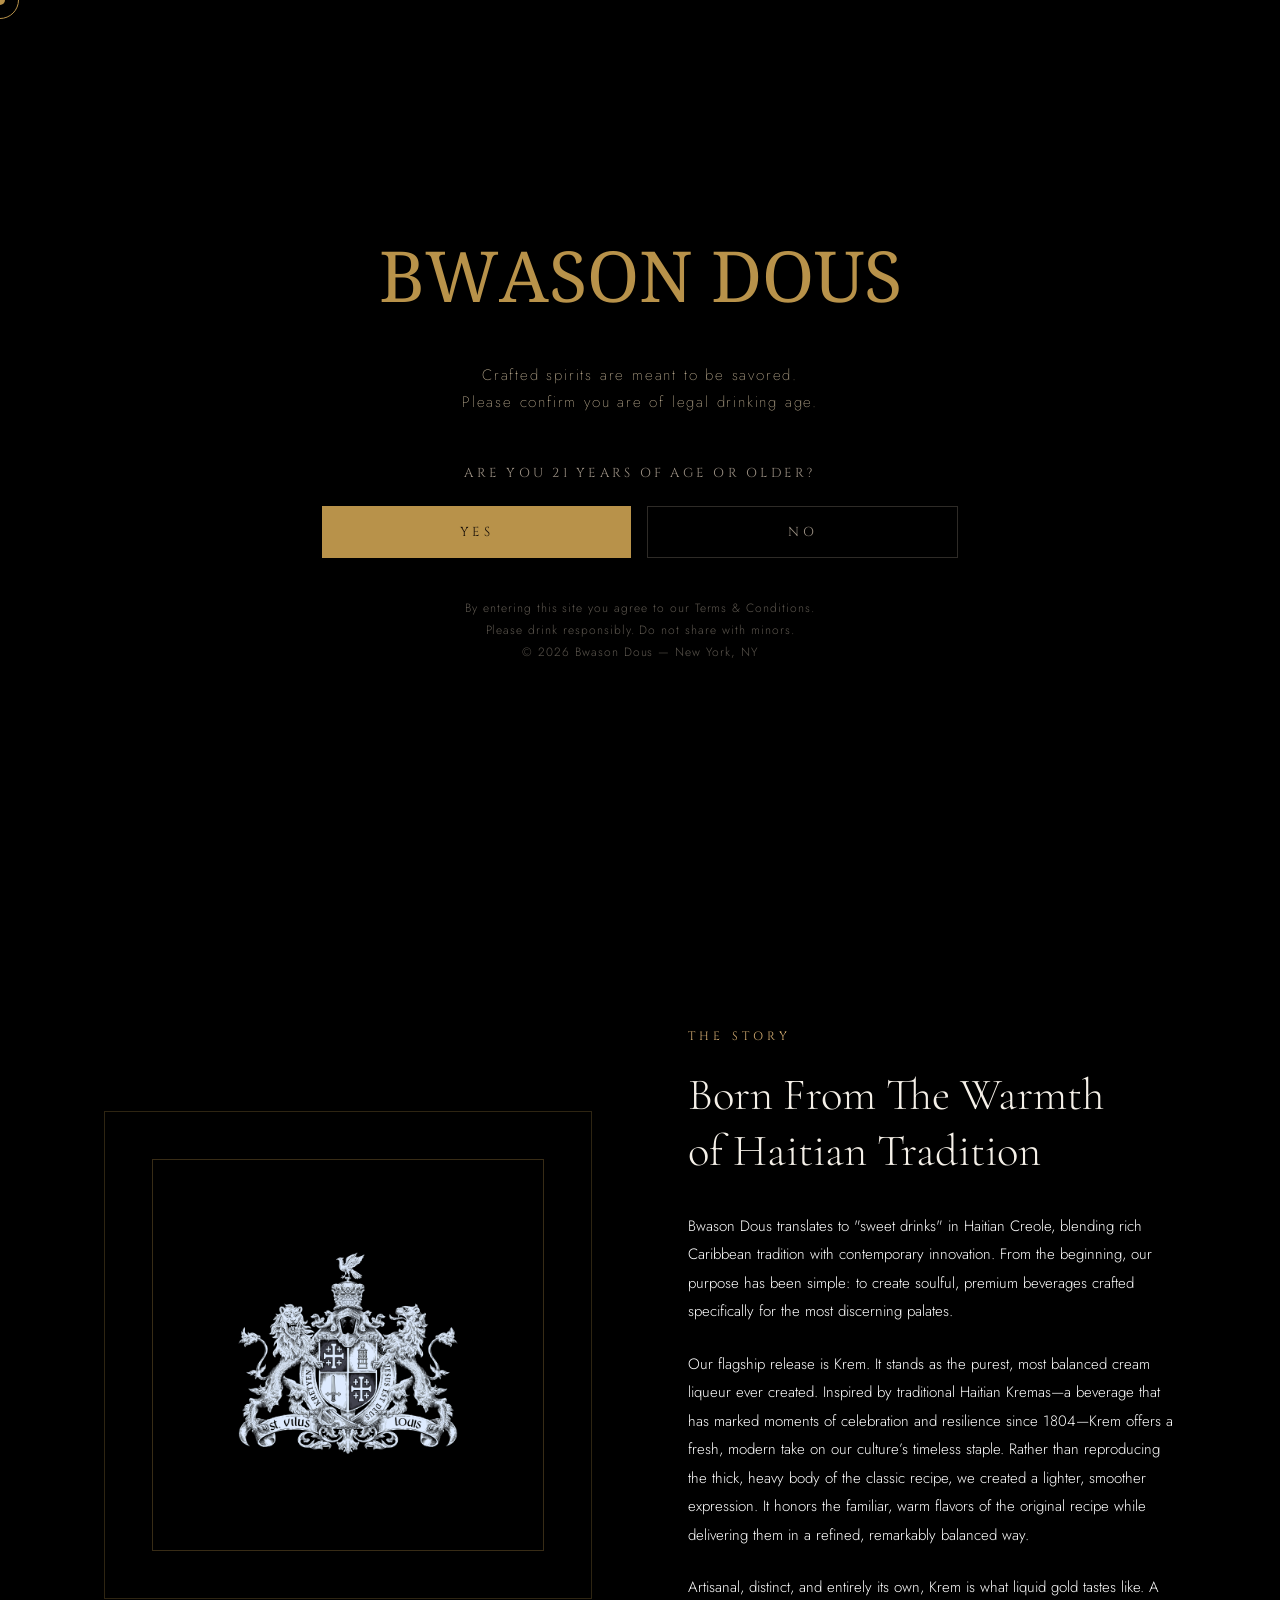
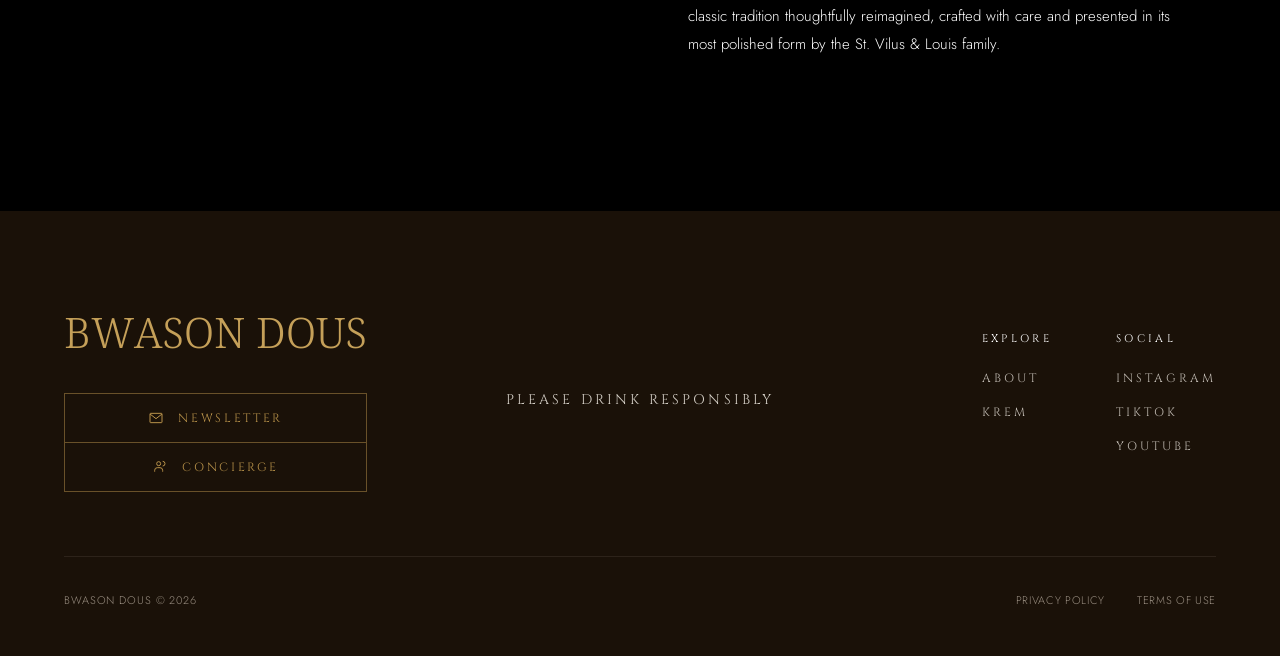
==== index.html @ d183906b "Remove hero-eyebrow paragraph from index.html" ====
<!DOCTYPE html>
<html lang="en">
<head>
    <meta charset="UTF-8">
    <meta name="viewport" content="width=device-width, initial-scale=1.0">
    <link rel="icon" type="image/png" href="/favicon.png">
    <title>Bwason Dous</title>
    <meta name="description" content="This is what liquid gold tastes like. Introducing Krem by Bwason Dous—a refined, modern spirit inspired by traditional Haitian Kremas.">

    <!-- SEO -->
    <meta name="keywords" content="Haitian Kremas, Krem, Premium Spirits, The Best Cream Liqueur, Haitian Spirits, Caribbean Spirits, Bwason Dous, Bwason, Dous, Premium Rum, Haitian Liqueur, Liquid Gold, Cream Liqueur">
    <meta name="author" content="Bwason Dous">
    <meta name="robots" content="index, follow">
    <link rel="canonical" href="https://bwasondous.com/">

    <!-- Open Graph -->
    <meta property="og:title" content="Bwason Dous">
    <meta property="og:description" content="Premium Haitian Krem crafted for the most discerning palates.">
    <meta property="og:image" content="https://bwasondous.com/images/crest.png">
    <meta property="og:url" content="https://bwasondous.com">
    <meta property="og:type" content="website">

    <!-- Twitter/X Card -->
    <meta name="twitter:card" content="summary_large_image">
    <meta name="twitter:title" content="Bwason Dous">
    <meta name="twitter:description" content="Premium Haitian Krem crafted for the most discerning palates.">
    <meta name="twitter:image" content="https://bwasondous.com/images/crest.png">

    <link rel="preconnect" href="https://fonts.googleapis.com">
    <link rel="preconnect" href="https://fonts.gstatic.com" crossorigin>
    <link href="https://fonts.googleapis.com/css2?family=Cormorant+Garamond:ital,wght@0,300;0,400;0,500;1,300;1,400&family=Cinzel:wght@400;500&family=Jost:wght@200;300;400&family=Noto+Serif+Ethiopic:wght@400;500;600&display=swap" rel="stylesheet">
    <link rel="stylesheet" href="style.css">
</head>
<body>

<div id="cursor"></div>
<div id="cursorRing"></div>

<div id="age-gate" role="dialog" aria-modal="true" aria-label="Age verification">
  <div class="age-gate-inner">
    <h1 class="age-gate-title">Bwason Dous</h1>
    <p class="age-gate-subtitle">
      Crafted spirits are meant to be savored.<br>
      Please confirm you are of legal drinking age.
    </p>

    <p class="age-gate-question">Are you 21 years of age or older?</p>

    <div class="age-gate-buttons">
      <button class="btn-age btn-age-yes" onclick="enterSite()">Yes</button>
      <button class="btn-age btn-age-no" onclick="denyEntry()">No</button>
    </div>

    <p id="age-denied">We're sorry — you must be 21 or older to visit this site.</p>

    <p class="age-gate-legal">
      By entering this site you agree to our Terms & Conditions.<br>
      Please drink responsibly. Do not share with minors.<br>
      © 2026 Bwason Dous — New York, NY
    </p>
  </div>
</div>

<nav id="main-nav" class="scrolled">
  <button class="mobile-menu-toggle" aria-label="Toggle navigation" onclick="toggleMobileMenu()">
    <span></span>
    <span></span>
    <span></span>
  </button>

  <ul class="nav-links">
    <li><a href="/#intro">About</a></li>
    <li><a href="/krem">Krem</a></li>
  </ul>

  <a href="/" class="nav-logo desktop-logo-only">
    <img src="images/bwason-dous-logo.png" alt="Bwason Dous Logo">
  </a>

  <a href="/" class="nav-logo mobile-logo-only">
    <img src="images/bwason-dous-logo.png" alt="Bwason Dous Logo Mobile">
  </a>

  <a href="/store-locator" class="nav-reserve">Store Locator</a>

  <div class="mobile-menu-drawer" id="mobileDrawer">
    <ul class="mobile-nav-links">
      <li><a href="/" onclick="toggleMobileMenu()">Home</a></li>
      <li><a href="/krem" onclick="toggleMobileMenu()">Krem</a></li>
    </ul>
  </div>
</nav>

<section id="hero">
  <div class="hero-image-focus">
    <img src="images/bwason-dous-image-01.png" alt="a man holding krem">
  </div>
  
  <div class="hero-overlay"></div>

  <div class="hero-content">
    <h1 class="hero-title">
      The Spirit of Distinction
    </h1>
    <br>
    <p class="hero-tagline">Krem — Arriving This Winter</p>
  </div>
</section>

<section id="intro">
  <div class="intro-inner">
    <div class="intro-image-wrap reveal">
      <div class="intro-accent-line"></div>
      <img src="images/crest.png" alt="Bwason Dous Crest" class="intro-featured-image">
    </div>

    <div class="reveal" style="transition-delay: 0.15s;">
      <p class="intro-eyebrow">The Story</p>
      <h2 class="intro-heading">
        Born From The Warmth<br>
        of Haitian Tradition
      </h2>
      <p class="intro-body">
        Bwason Dous translates to "sweet drinks" in Haitian Creole, blending rich Caribbean tradition with contemporary innovation. From the beginning, our purpose has been simple: to create soulful, premium beverages crafted specifically for the most discerning palates.
      </p>
      <p class="intro-body">
        Our flagship release is Krem. It stands as the purest, most balanced cream liqueur ever created. Inspired by traditional Haitian Kremas—a beverage that has marked moments of celebration and resilience since 1804—Krem offers a fresh, modern take on our culture’s timeless staple. Rather than reproducing the thick, heavy body of the classic recipe, we created a lighter, smoother expression. It honors the familiar, warm flavors of the original recipe while delivering them in a refined, remarkably balanced way.
      </p>
        <p class="intro-body">
        Artisanal, distinct, and entirely its own, Krem is what liquid gold tastes like. A classic tradition thoughtfully reimagined, crafted with care and presented in its most polished form by the St. Vilus & Louis family.
      </p>
    </div>
  </div>
</section>

<footer>
  <div class="footer-inner">

    <div class="footer-top">

      <div class="footer-brand">
        <div class="logo desktop-footer-logo">
          Bwason Dous
        </div>

        <div class="footer-action-group">
          <a href="/newsletter" class="footer-action-btn">
            <svg viewBox="0 0 24 24" fill="none" stroke="currentColor" stroke-width="1.5">
              <rect x="3" y="5" width="18" height="14" rx="1"></rect>
              <path d="M3 6l9 7 9-7"></path>
            </svg>
            Newsletter
          </a>
          <a href="/concierge" class="footer-action-btn">
            <svg viewBox="0 0 24 24" fill="none" stroke="currentColor" stroke-width="1.5">
              <path d="M4 19v-2a4 4 0 0 1 4-4h4a4 4 0 0 1 4 4v2"></path>
              <circle cx="10" cy="7" r="3"></circle>
              <path d="M16 3.5a3 3 0 0 1 0 7"></path>
            </svg>
            Concierge
          </a>
        </div>
      </div>

      <div class="footer-nav-columns">
        <a href="/store-locator" class="footer-mobile-link">Store Locator</a>
        <div class="footer-nav-col">
          <button type="button" class="footer-col-title" onclick="toggleFooterCol(this)" aria-expanded="false">
            Explore
            <svg class="footer-col-chevron" viewBox="0 0 24 24" fill="none" stroke="currentColor" stroke-width="1.5">
              <path d="M6 9l6 6 6-6"></path>
            </svg>
          </button>
          <ul class="footer-links">
            <li><a href="/#intro">About</a></li>
            <li><a href="/krem">Krem</a></li>
          </ul>
        </div>
        <div class="footer-nav-col">
          <button type="button" class="footer-col-title" onclick="toggleFooterCol(this)" aria-expanded="false">
            Social
            <svg class="footer-col-chevron" viewBox="0 0 24 24" fill="none" stroke="currentColor" stroke-width="1.5">
              <path d="M6 9l6 6 6-6"></path>
            </svg>
          </button>
          <ul class="footer-links">
            <li><a href="https://instagram.com/bwasondous" target="_blank" rel="noopener">Instagram</a></li>
            <li><a href="https://www.tiktok.com/@bwasondous" target="_blank" rel="noopener">TikTok</a></li>
            <li><a href="https://www.youtube.com/@bwasondous" target="_blank" rel="noopener">YouTube</a></li>
          </ul>
        </div>
      </div>

      <p class="footer-drink-responsibly">Please Drink Responsibly</p>

    </div>

    <div class="footer-bottom-strip">
      <p class="footer-copyright">Bwason Dous © 2026</p>
      <div class="footer-legal-links">
        <a href="/privacy-policy">Privacy Policy</a>
        <a href="/terms-of-use">Terms of Use</a>
      </div>
    </div>

  </div>
</footer>

<script src="script.js"></script>
</body>
</html>
---- style.css ----
*, *::before, *::after { box-sizing: border-box; margin: 0; padding: 0; }

:root {
  --cream: #F5F0E8;
  --cream-dark: #EDE6D6;
  --espresso: #1A1108;
  --mahogany: #5C2E0E;
  --gold: #B8924A;
  --gold-light: #D4AD72;
  --sand: #C9B89A;
  --warm-gray: #9A8F82;
  --deep-red: #7A1E1E;
  --font-display: 'Cinzel', serif;
  --font-serif: 'Cormorant Garamond', serif;
  --font-body: 'Jost', sans-serif;
  --font-script: 'Noto Serif Ethiopic', serif;
}

html { scroll-behavior: smooth; }

body {
  background: var(--espresso);
  color: var(--espresso);
  font-family: var(--font-body);
  font-weight: 300;
  overflow-x: hidden;
}

/* ── AGE GATE ── */
#age-gate {
  position: fixed;
  inset: 0;
  background: black;
  display: flex;
  align-items: center;
  justify-content: center;
  z-index: 9999;
  transition: opacity 0.8s ease, visibility 0.8s ease;
}
#age-gate.hidden { opacity: 0; visibility: hidden; pointer-events: none; }

.age-gate-inner {
  text-align: center;
  padding: 3rem 2rem;
  max-width: 520px;
  width: 100%;
}

.age-gate-ornament {
  width: 48px;
  height: 48px;
  margin: 0 auto 2rem;
  opacity: 0.7;
}

.age-gate-eyebrow {
  font-family: var(--font-display);
  font-size: 10px;
  letter-spacing: 0.3em;
  color: var(--gold);
  margin-bottom: 1.5rem;
  text-transform: uppercase;
}

/* Updated with Noto Serif Ethiopic */
.age-gate-title {
  font-family: var(--font-script);
  font-size: clamp(3.5rem, 8vw, 5rem);
  font-weight: 400;
  color: var(--gold);
  line-height: 1.1;
  margin-bottom: 3rem;
  text-transform: uppercase;
}

.age-gate-subtitle {
  font-family: var(--font-body);
  font-size: 15px;
  font-weight: 200;
  letter-spacing: 0.12em;
  color: var(--sand);
  margin-bottom: 3rem;
  line-height: 1.8;
}

.age-gate-question {
  font-family: var(--font-display);
  font-size: 13px;
  letter-spacing: 0.25em;
  color: var(--warm-gray);
  margin-bottom: 1.5rem;
  text-transform: uppercase;
}

.age-gate-buttons {
  display: flex;
  gap: 1rem;
  justify-content: center;
  flex-wrap: nowrap;
}

.btn-age {
  font-family: var(--font-display);
  font-size: 13px;
  letter-spacing: 0.25em;
  text-transform: uppercase;
  white-space: nowrap;
  flex: 1;
  border: none;
  cursor: pointer;
  padding: 1rem 2.5rem;
  transition: all 0.3s ease;
}

.btn-age-yes {
  background: var(--gold);
  color: var(--espresso);
}
.btn-age-yes:hover { background: var(--gold-light); }

.btn-age-no {
  background: transparent;
  color: var(--warm-gray);
  border: 1px solid rgba(154,143,130,0.3);
}
.btn-age-no:hover { color: var(--cream); border-color: rgba(197,184,154,0.5); }

.age-gate-legal {
  margin-top: 2.5rem;
  font-size: 12px;
  color: rgba(154,143,130,0.6);
  letter-spacing: 0.08em;
  line-height: 1.8;
}

#age-denied {
  display: none;
  color: var(--deep-red);
  font-family: var(--font-serif);
  font-style: italic;
  font-size: 1rem;
  margin-top: 1.5rem;
}

/* ── NAV (Updated to CSS Grid for Centering) ── */
nav {
  position: fixed;
  top: 0;
  left: 0;
  right: 0;
  z-index: 1000; 
  
  /* 1. Change from flexbox to a perfectly balanced 3-column grid */
  display: grid;
  grid-template-columns: 1fr auto 1fr; 
  align-items: center;
  
  padding: 0 3rem;
  height: 120px; 
  
  background: linear-gradient(to bottom, 
    rgba(0, 0, 0, 0.9) 0%, 
    rgba(0, 0, 0, 0.4) 50%, 
    transparent 100%);
  
  transition: transform 0.3s ease;
}

/* You can keep or remove the .scrolled class. 
   If you want a blur effect only when moving, keep this: */
nav.scrolled {
  backdrop-filter: blur(8px);
  -webkit-backdrop-filter: blur(8px);
}

.nav-links {
  display: flex;
  gap: 2.5rem;
  list-style: none;
  justify-content: flex-start;
}

.nav-links a {
  font-family: var(--font-display);
  font-size: 14px;
  letter-spacing: 0.3em;
  text-transform: uppercase;
  color: rgba(245,240,232,0.8);
  text-decoration: none;
  transition: color 0.3s;
}
.nav-links a:hover { color: var(--gold); }

/* Forces the middle logo to sit at the exact mathematical center of the screen */
.nav-logo {
  display: flex;
  justify-content: center;
  align-items: center;
  text-decoration: none;
}

.nav-logo img {
  filter: brightness(0) invert(1) contrast(1.4);
}

/* Forces the right-side store-locator button to stick to the far right of its grid track */
.nav-reserve {
  justify-self: flex-end;
  font-family: var(--font-display);
  font-size: 14px;
  letter-spacing: 0.25em;
  text-transform: uppercase;
  color: var(--gold);
  text-decoration: none;
  background: transparent;
  border: 1px solid var(--gold);
  padding: 0.6rem 1.4rem;
  transition: all 0.3s;
}

.nav-reserve:hover {
  background: var(--gold);
  color: var(--espresso);
  border-color: var(--gold);
}

/* Krem page only — cream background makes the gold button hard to read,
   so this page gets a white-outline version instead */
.krem-page .nav-reserve {
  color: #FFFFFF;
  border-color: #FFFFFF;
}

.krem-page .nav-reserve:hover {
  background: #FFFFFF;
  color: #000000;
  border-color: #FFFFFF;
}

/* ── HERO ── */
#hero {
  height: 100vh;
  background: var(--espresso); /* Keep this solid */
  display: flex;
  flex-direction: column;
  align-items: center;
  justify-content: flex-end;
  padding-bottom: 8vh;
  position: relative;
  overflow: hidden;
}

.hero-bg {
  position: absolute;
  inset: 0;
  /* This creates the localized glows without making the whole page light */
  background: 
    radial-gradient(ellipse at 30% 60%, rgba(92,46,14,0.5) 0%, transparent 60%),
    radial-gradient(ellipse at 70% 40%, rgba(122,30,30,0.3) 0%, transparent 50%),
    var(--espresso); 
}

.hero-pattern {
  position: absolute;
  inset: 0;
  opacity: 0.04;
  background-image:
    repeating-linear-gradient(45deg, var(--gold) 0, var(--gold) 1px, transparent 0, transparent 50%);
  background-size: 40px 40px;
}

.hero-content {
  position: relative;
  text-align: center;
  z-index: 2;
}

.hero-eyebrow {
  font-family: var(--font-display);
  font-size: 15px;
  letter-spacing: 0.4em;
  color: var(--gold);
  text-transform: uppercase;
  margin-bottom: 2rem;
}

.hero-title {
  font-family: var(--font-serif);
  font-size: clamp(3rem, 8vw, 6.5rem);
  font-weight: 300;
  font-style: italic;
  color: var(--cream);
  line-height: 1.05;
  margin-bottom: 1.2rem;
  letter-spacing: 0.02em;
}

.hero-tagline {
  font-family: var(--font-display);
  font-size: 15px;
  letter-spacing: 0.35em;
  color: var(--sand);
  text-transform: uppercase;
  margin-bottom: 3rem;
}

.hero-divider {
  position: absolute;
  bottom: -1px; /* Fastens tightly to prevent any underlying micro-gaps */
  left: 0;
  right: 0;
  height: 150px; /* Controls how long and gradual the fade is */
  
  /* CHANGES THE DESTINATION COLOR TO PURE BLACK */
  background: linear-gradient(to bottom, rgba(0, 0, 0, 0) 0%, #000000 100%);
  z-index: 4;
}

.btn-primary {
  display: inline-block;
  font-family: var(--font-display);
  font-size: 10px;
  letter-spacing: 0.3em;
  text-transform: uppercase;
  text-decoration: none;
  background: var(--gold);
  color: var(--espresso);
  padding: 1.1rem 3rem;
  border: none;
  cursor: pointer;
  transition: all 0.3s ease;
}
.btn-primary:hover { background: var(--gold-light); }

.hero-divider {
  position: absolute;
  bottom: 0;
  left: 0;
  right: 0;
  height: 150px; /* Taller fade for a smoother look */
  /* This fades from transparent espresso into your body's cream color */
  background: linear-gradient(to bottom, transparent, var(--black));
  z-index: 1;
}

.hero-image-focus {
  position: absolute;
  inset: 0; /* Forces the image wrapper to touch all 4 corners of the hero screen */
  width: 100vw; /* Forces full viewport width */
  height: 100vh; /* Forces full viewport height */
  z-index: 1;
}

.hero-image-focus img {
  width: 100% !important;
  height: 100% !important;
  /* 'cover' cuts off the letterbox bars and stretches the image across the entire space */
  object-fit: cover !important; 
  /* 'center' ensures the main focal point stays balanced when cropping happens */
  object-position: center; 
}

.hero-overlay {
  position: absolute;
  inset: 0;
  /* Adds a subtle dark tint so the white text is readable */
  background: linear-gradient(to top, rgba(0,0,0,0.7) 0%, transparent 70%);
  z-index: 2;
}

/* This ensures your text sits on top of the image */
.hero-content {
  position: relative;
  z-index: 3;
}

/* ── SECTIONS ── */
section { position: relative; }

/* ── INTRO ── */
/* --- Make Intro Section Black --- */
#intro {
  background: #000000 !important; /* Force background to black */
  padding: 8rem 0; /* Ensures consistent padding around content */
  position: relative;
}

.intro-inner {
  max-width: 1200px;
  margin: 0 auto;
  padding: 0 4rem;
  display: grid;
  grid-template-columns: 1fr 1fr;
  gap: 6rem;
  align-items: center;
}

.intro-image-wrap {
  position: relative;
  display: flex;           /* Enables flexbox for centering */
  align-items: center;     /* Centers vertically */
  justify-content: center; /* Centers horizontally */
  padding: 3rem;           /* Added: Creates breathing room inside the gold box */
}

.intro-featured-image {
  max-width: 100%;          /* Ensures it stays within the box width */
  height: auto;            /* Maintains original aspect ratio */
  max-height: 400px;       /* Keeps it proportional to the text column */
  object-fit: contain;     /* Ensures no part of the crest is cropped */
  display: block;
  filter: drop-shadow(0 10px 30px rgba(0,0,0,0.05)); /* Soft shadow for depth */
}

.intro-image-placeholder {
  width: 100%;
  aspect-ratio: 3/4;
  background: linear-gradient(135deg, #3D2008 0%, #7A3A10 40%, #5C2E0E 100%);
  display: flex;
  align-items: center;
  justify-content: center;
}

.intro-image-placeholder svg {
  opacity: 0.2;
  width: 80px;
}

.intro-accent-line {
  position: absolute;
  top: 0;
  left: 0;
  right: 0;
  bottom: 0;
  border: 1px solid rgba(184, 146, 74, 0.25);
  pointer-events: none;
  z-index: 1;
}

.intro-eyebrow {
  font-family: var(--font-display);
  font-size: 12px;
  letter-spacing: 0.35em;
  color: var(--gold);
  text-transform: uppercase;
  margin-bottom: 1.5rem;
}

.intro-heading {
  font-family: var(--font-serif);
  font-size: clamp(2rem, 3.5vw, 2.8rem);
  font-weight: 300;
  line-height: 1.25;
  color: var(--espresso);
  margin-bottom: 2rem;
}

.intro-body {
  font-size: 15px;
  line-height: 1.9;
  color: #4A3728;
  margin-bottom: 1.5rem;
}

/* ── FULL BLEED ── */
#manifesto {
  background: var(--mahogany);
  padding: 10rem 4rem;
  text-align: center;
  position: relative;
  overflow: hidden;
}

#manifesto::before {
  content: '';
  position: absolute;
  inset: 0;
  background-image: repeating-linear-gradient(
    0deg, rgba(245,240,232,0.03) 0, rgba(245,240,232,0.03) 1px, transparent 1px, transparent 60px
  );
}

.manifesto-quote {
  font-family: var(--font-serif);
  font-size: clamp(2rem, 4.5vw, 3.5rem);
  font-weight: 300;
  font-style: italic;
  color: var(--cream);
  line-height: 1.3;
  max-width: 820px;
  margin: 0 auto 2rem;
  position: relative;
  z-index: 1;
}

.manifesto-attr {
  font-family: var(--font-display);
  font-size: 10px;
  letter-spacing: 0.35em;
  color: var(--gold);
  text-transform: uppercase;
  position: relative;
  z-index: 1;
}

/* ── KREM FEATURE ── */
#krem {
  background: var(--cream-dark);
  padding: 8rem 0 16rem;
}

@media (min-width: 769px) {
  #krem {
    padding: 14rem 0 16rem;
  }
}

/* ── KREM FEATURE IMAGE ── */
.krem-feature-image {
  padding: 9rem 0 0rem;
}

.krem-feature-image img {
  width: 100%;
  height: 60vh;
  object-fit: cover;
  object-position: center;
  display: block;
}

@media (min-width: 769px) {
  .krem-feature-image img {
    height: auto;
    object-fit: fill;
  }
}

.krem-inner {
  max-width: 1200px;
  margin: 0 auto;
  padding: 0 4rem;
}

.krem-header {
  display: flex;
  align-items: baseline;
  justify-content: space-between;
  margin-bottom: 5rem;
  border-bottom: 1px solid rgba(26,17,8,0.12);
  padding-bottom: 1.5rem;
}

.krem-title {
  font-family: var(--font-display);
  font-size: 11px;
  letter-spacing: 0.35em;
  text-transform: uppercase;
  color: var(--warm-gray);
}

.krem-coming {
  font-family: var(--font-serif);
  font-size: 1.2rem;
  font-style: italic;
  color: var(--gold);
}

.krem-hero-text {
  font-family: var(--font-serif);
  font-size: clamp(2.5rem, 5vw, 4.5rem);
  font-weight: 300;
  line-height: 1.15;
  color: var(--espresso);
  max-width: 700px;
  margin-bottom: 5rem;
}

.krem-grid {
  display: grid;
  grid-template-columns: repeat(3, 1fr);
  gap: 3rem;
}

.krem-card {
  border-top: 1px solid rgba(26,17,8,0.15);
  padding-top: 2rem;
}

.krem-card-num {
  font-family: var(--font-serif);
  font-size: 5rem;
  font-weight: 300;
  color: rgba(26,17,8,0.08);
  line-height: 1;
  margin-bottom: 1rem;
}

.krem-card-title {
  font-family: var(--font-display);
  font-size: 12px;
  letter-spacing: 0.25em;
  text-transform: uppercase;
  color: var(--espresso);
  margin-bottom: 1rem;
}

.krem-card-body {
  font-size: 15px;
  line-height: 1.85;
  color: #5A4232;
}

/* ── SPECS / DETAILS ── */
#details {
  background: #2A1A0A;
  padding: 10rem 4rem;
}

.details-inner {
  max-width: 1200px;
  margin: 0 auto;
  display: grid;
  grid-template-columns: 1fr 1fr;
  gap: 8rem;
  align-items: center;
}

.details-visual {
  position: relative;
}

.bottle-silhouette {
  width: 100%;
  max-width: 320px;
  margin: 0 auto;
  display: block;
}

.details-content .section-eyebrow {
  font-family: var(--font-display);
  font-size: 13px;
  letter-spacing: 0.35em;
  text-transform: uppercase;
  color: var(--gold);
  margin-bottom: 3rem;
}

.details-table {
  width: 100%;
  border-collapse: collapse;
}

.details-table tr {
  border-bottom: 1px solid rgba(245,240,232,0.08);
}

.details-table td {
  padding: 1.2rem 0;
  font-size: 13px;
  letter-spacing: 0.06em;
}

.details-table td:first-child {
  color: var(--warm-gray);
  font-family: var(--font-display);
  font-size: 13px;
  letter-spacing: 0.25em;
  text-transform: uppercase;
}

.details-table td:last-child {
  color: var(--cream);
  text-align: right;
  font-family: var(--font-serif);
  font-size: 1.1rem;
  font-style: italic;
}

/* ── RESERVE ── */
#reserve {
  background: var(--cream-dark);
  padding: 10rem 4rem;
  text-align: center;
}

.reserve-eyebrow {
  font-family: var(--font-display);
  font-size: 13px;
  letter-spacing: 0.35em;
  text-transform: uppercase;
  color: var(--gold);
  margin-bottom: 2rem;
}

.reserve-title {
  font-family: var(--font-serif);
  font-size: clamp(2.5rem, 5vw, 4rem);
  font-weight: 300;
  font-style: italic;
  color: var(--espresso);
  margin-bottom: 1.5rem;
  line-height: 1.2;
}

.reserve-sub {
  font-size: 16px;
  font-weight: 200;
  letter-spacing: 0.1em;
  color: var(--warm-gray);
  margin-bottom: 3rem;
  max-width: 480px;
  margin-left: auto;
  margin-right: auto;
  line-height: 1.8;
}

.reserve-form {
  display: flex;
  gap: 0;
  max-width: 480px;
  margin: 0 auto;
  border: 1px solid rgba(26,17,8,0.2);
}

.reserve-form input {
  flex: 1;
  padding: 1rem 1.5rem;
  font-family: var(--font-body);
  font-size: 13px;
  letter-spacing: 0.06em;
  border: none;
  outline: none;
  background: transparent;
  color: var(--espresso);
}

.reserve-form input::placeholder { color: var(--warm-gray); }

.reserve-form button {
  padding: 1rem 2rem;
  background: var(--espresso);
  color: var(--cream);
  border: none;
  font-family: var(--font-display);
  font-size: 10px;
  letter-spacing: 0.25em;
  text-transform: uppercase;
  cursor: pointer;
  transition: background 0.3s;
  white-space: nowrap;
}
.reserve-form button:hover { background: var(--mahogany); }

/* ── FOOTER ── */
footer {
  background: var(--espresso);
  padding: 6rem 4rem 3rem;
}

.footer-inner {
  max-width: 1400px;
  margin: 0 auto;
  display: flex;
  flex-direction: column;
  gap: 4rem;
}

/* ── TOP ROW: brand + action buttons on left, link columns on right ── */
.footer-top {
  position: relative;
  display: grid;
  grid-template-columns: minmax(260px, 340px) 1fr;
  gap: 5rem;
  align-items: center;
}

.footer-brand {
  display: flex;
  flex-direction: column;
  gap: 2.2rem;
  width: -moz-fit-content;
  width: fit-content;
  justify-self: start;
}

.footer-brand .logo {
  text-align: left;
  font-size: 42px;
  white-space: nowrap;
}

/* ── STACKED ACTION BUTTONS (Newsletter / Concierge) ── */
.footer-action-group {
  display: flex;
  flex-direction: column;
  width: 100%;
}

.footer-action-btn {
  display: flex;
  align-items: center;
  justify-content: center;
  width: 100%;
  gap: 0.9rem;
  background: transparent;
  border: 1px solid rgba(184, 146, 74, 0.5);
  padding: 1rem 1.3rem;
  font-family: var(--font-display);
  font-size: 12px;
  letter-spacing: 0.22em;
  text-transform: uppercase;
  color: var(--gold);
  text-decoration: none;
  text-align: center;
  white-space: nowrap;
  transition: background 0.3s, color 0.3s, border-color 0.3s;
}

.footer-action-group .footer-action-btn:first-child {
  border-bottom: none;
}

.footer-action-btn:hover {
  background: var(--gold);
  color: var(--espresso);
  border-color: var(--gold);
}

.footer-action-btn svg {
  width: 16px;
  height: 16px;
  flex-shrink: 0;
  stroke: currentColor;
}

/* ── LINK COLUMNS ── */
.footer-nav-columns {
  display: flex;
  gap: 4rem;
  justify-self: end;
  text-align: left;
}

.footer-col-title {
  display: flex;
  align-items: center;
  justify-content: flex-start;
  gap: 0.5rem;
  width: 100%;
  background: transparent;
  border: none;
  padding: 0;
  appearance: none;
  -webkit-appearance: none;
  font-family: var(--font-display);
  font-size: 11px;
  letter-spacing: 0.3em;
  text-transform: uppercase;
  color: #FFFFFF;
  text-align: left;
  cursor: default;
  margin-bottom: 1.2rem;
}

.footer-col-chevron {
  display: none;
  width: 12px;
  height: 12px;
  flex-shrink: 0;
  transition: transform 0.3s ease;
}

/* Store Locator link — mobile-only, sits above the Explore/Social columns in the footer */
.footer-mobile-link {
  display: none;
}

.footer-links {
  list-style: none;
  text-align: left;
}

.footer-links li {
  margin-bottom: 0.7rem;
}

.footer-links a {
  font-family: var(--font-display);
  font-size: 12px;
  letter-spacing: 0.25em;
  text-transform: uppercase;
  color: rgba(245,240,232,0.75);
  text-decoration: none;
  transition: color 0.3s;
}
.footer-links a:hover { color: var(--gold); }

/* ── DRINK RESPONSIBLY TAGLINE ── */
.footer-drink-responsibly {
  position: absolute;
  top: 50%;
  left: 0;
  width: 100%;
  transform: translateY(-50%);
  text-align: center;
  font-family: var(--font-display);
  font-size: 14px;
  letter-spacing: 0.22em;
  text-transform: uppercase;
  color: rgba(245, 240, 232, 0.85);
  margin: 0;
  pointer-events: none;
}

/* ── BOTTOM LEGAL STRIP (horizontal, Moët-style) ── */
.footer-bottom-strip {
  display: flex;
  justify-content: space-between;
  align-items: center;
  flex-wrap: wrap;
  gap: 1rem 2rem;
  border-top: 1px solid rgba(154, 143, 130, 0.15);
  padding-top: 2.2rem;
}

.footer-copyright {
  font-size: 11px;
  letter-spacing: 0.08em;
  color: var(--warm-gray);
  text-transform: uppercase;
}

.footer-legal-links {
  display: flex;
  gap: 2rem;
  flex-wrap: wrap;
}

.footer-legal-links a {
  font-family: var(--font-body);
  font-size: 11px;
  letter-spacing: 0.06em;
  text-transform: uppercase;
  color: var(--warm-gray);
  text-decoration: none;
  transition: color 0.3s;
}
.footer-legal-links a:hover {
  color: var(--gold);
}

.logo {
  font-family: 'Noto Serif Ethiopic', serif !important;
  color: #c5a059 !important;
  font-size: 48px;
  text-align: center;
  line-height: 1.2;
  display: block;
  text-transform: uppercase;
}

.logo .tm-logo {
  font-family: 'Jost', sans-serif !important;
  font-weight: 400;
  font-size: 14px;
  color: #c5a059;
  vertical-align: super;
  margin-left: 2px;
}

/* ── ORNAMENT SVG ── */
.ornament {
  display: block;
  margin: 0 auto 1.5rem;
}

/* ── SCROLL REVEAL ── */
.reveal {
  opacity: 0;
  transform: translateY(24px);
  transition: opacity 0.9s ease, transform 0.9s ease;
}
.reveal.visible {
  opacity: 1;
  transform: translateY(0);
}

@media (max-width: 900px) {
  .intro-inner, .details-inner { grid-template-columns: 1fr; gap: 3rem; }
  .krem-grid { grid-template-columns: 1fr; }
  nav { padding: 0 1.5rem; }
  #manifesto, #details, #reserve { padding: 6rem 2rem; }
  .intro-inner, .krem-inner { padding: 0 2rem; }
}

/* --- LOGO FIX --- */
.nav-logo img {
  height: 115px; /* Reduced 15% from 150px */
  width: auto;
  display: block;
  /* This filter turns the black logo into a gold/cream color */
  filter: brightness(0) invert(1) contrast(1.4);
}

/* ── INTRO IMAGE STYLING ── */
/* ==========================================================================
   FIXES: GRADIENT FADE AND ISOLATED BLACK INTRO SECTION
   ========================================================================== */

/* 1. Update the divider gradient to fade from transparent to solid black */
.hero-divider {
  position: absolute;
  bottom: -2px; /* Pull down slightly to eliminate any hairline cream cracks */
  left: 0;
  right: 0;
  height: 150px; 
  background: linear-gradient(to bottom, rgba(0, 0, 0, 0) 0%, #000000 100%) !important;
  z-index: 4;
}

#hero {
  height: 100vh;
  width: 100vw; /* Ensures the container fills the screen edge-to-edge */
  max-width: 100%;
  position: relative;
  overflow: hidden;
  background: #000000; /* Changes any remaining structural backdrop to absolute black */
  display: flex;
  flex-direction: column;
  align-items: center;
  justify-content: flex-end;
  padding-bottom: 8vh;
}

/* 2. REMOVED #intro from the transparent rule below so it can accept the color black */
#reserve {
background-color: var(--cream);
}

/* 3. Explicitly isolate the black background layout onto the intro section only */
#intro {
  background: #000000 !important;
  position: relative;
  z-index: 3;
  padding: 8rem 0;
}

/* 4. Force the typography containers inside the intro wrapper to use high-contrast light colors */
#intro .intro-heading {
  color: var(--cream) !important;
}

#intro .intro-body {
  color: #FFFFFF !important;
}

#intro .intro-eyebrow {
  color: var(--gold-light) !important;
}

/* 5. Clean layout adjustment for the featured crest image on a dark background */
#intro .intro-featured-image {
  border: 1px solid rgba(184, 146, 74, 0.3) !important;
  box-shadow: 0 25px 50px rgba(0, 0, 0, 0.8) !important;
}

/* Keep these sections solid for that luxury contrast */
#manifesto { background: var(--mahogany); }
#details { background: #2A1A0A; } /* Deep espresso/brown */
#krem { background: var(--cream-dark); }

/* --- Global Cursor Eraser --- */
*, *::before, *::after, body, html, a, button, input, select, textarea {
  cursor: none !important;
}

/* --- Custom Cursor Logic --- */
#cursor {
  position: fixed;
  width: 10px;
  height: 10px;
  background: var(--gold);
  border-radius: 50%;
  pointer-events: none;
  z-index: 100000;
  transform: translate3d(0, 0, 0);
}

#cursorRing {
  position: fixed;
  width: 38px;
  height: 38px;
  border: 1px solid var(--gold);
  border-radius: 50%;
  pointer-events: none;
  z-index: 100000;
  transform: translate3d(0, 0, 0);
}

/* Hide custom cursor on all touch devices (mobile + tablet) */
@media (pointer: coarse), (hover: none) {
  #cursor, #cursorRing {
    display: none !important;
  }
}

/* Privacy Page */

.privacy-page {
  background: #1A1108; /* --espresso */
  color: #FFFFFF;
  font-family: 'Jost', sans-serif;
  font-weight: 300;
}

/* â”€â”€ HEADER HERO AREA â”€â”€ */
.privacy-main {
  max-width: 860px;
  margin: 0 auto;
  padding: 0 2.5rem 8rem;
}

.privacy-header {
  padding: 180px 0 5rem;
  text-align: center;
}

.privacy-eyebrow {
  font-family: 'Cinzel', serif;
  font-size: 11px;
  letter-spacing: 0.45em;
  text-transform: uppercase;
  color: #B8924A;
  margin-bottom: 1.5rem;
}

.privacy-title {
  font-family: 'Cormorant Garamond', serif;
  font-size: clamp(3rem, 7vw, 5rem);
  font-weight: 300;
  font-style: italic;
  color: #FFFFFF;
  line-height: 1.1;
  letter-spacing: 0.02em;
  margin-bottom: 2.5rem;
}

/* â”€â”€ BODY CONTENT â”€â”€ */
.privacy-body {
  padding-top: 2rem;
}

/* â”€â”€ SECTION â”€â”€ */
.policy-section {
  margin-bottom: 0;
  padding: 0.5rem 0 1.8rem;
}

.policy-section-title {
  font-family: 'Cinzel', serif;
  font-size: 11px;
  letter-spacing: 0.4em;
  text-transform: uppercase;
  color: #FFFFFF;
  margin-bottom: 1.2rem;
}

.policy-section p {
  font-size: 15px;
  line-height: 1.95;
  color: rgba(255, 255, 255, 0.7);
  font-weight: 300;
  letter-spacing: 0.03em;
  margin-bottom: 1.2rem;
}

.policy-section p:last-child {
  margin-bottom: 0;
}

/* â”€â”€ LIST â”€â”€ */
.policy-list {
  list-style: none;
  padding: 0;
  margin: 1.5rem 0;
  border-left: 1px solid rgba(184, 146, 74, 0.3);
  padding-left: 1.8rem;
}

.policy-list li {
  font-size: 15px;
  line-height: 1.85;
  color: rgba(255, 255, 255, 0.65);
  letter-spacing: 0.03em;
  margin-bottom: 0.8rem;
  font-weight: 300;
}

.policy-list li:last-child {
  margin-bottom: 0;
}

.policy-label {
  font-family: 'Cinzel', serif;
  font-size: 10px;
  letter-spacing: 0.25em;
  text-transform: uppercase;
  color: rgba(255, 255, 255, 0.5);
  margin-right: 0.6rem;
}

/* â”€â”€ INLINE EMPHASIS â”€â”€ */
.policy-em {
  font-family: 'Cormorant Garamond', serif;
  font-style: italic;
  font-size: 1.05em;
  color: rgba(255, 255, 255, 0.9);
}

/* â”€â”€ DIVIDER â”€â”€ */
.policy-divider {
  display: none;
}

/* â”€â”€ CONTACT BLOCK â”€â”€ */
.policy-contact-block {
  margin-top: 1.8rem;
  padding: 2rem 2.5rem;
  border: 1px solid rgba(184, 146, 74, 0.2);
  display: inline-block;
}

.policy-contact-name {
  font-family: 'Cinzel', serif !important;
  font-style: normal !important;
  font-size: 13px !important;
  letter-spacing: 0.3em;
  text-transform: uppercase;
  color: #B8924A !important;
  margin-bottom: 0.5rem !important;
}

.policy-contact-block p {
  margin-bottom: 0.3rem !important;
}

.policy-link {
  color: rgba(255, 255, 255, 0.6);
  text-decoration: none;
  border-bottom: 1px solid rgba(184, 146, 74, 0.3);
  padding-bottom: 1px;
  transition: color 0.3s, border-color 0.3s;
}

.policy-link:hover {
  color: #B8924A;
  border-color: #B8924A;
}

/* â”€â”€ NAV OVERRIDE for espresso background â”€â”€ */
.privacy-page #main-nav {
  background: linear-gradient(to bottom,
    rgba(26, 17, 8, 0.98) 0%,
    rgba(26, 17, 8, 0.7) 60%,
    transparent 100%);
}

/* â”€â”€ RESPONSIVE â”€â”€ */
@media (max-width: 700px) {
  .privacy-header {
    padding: 140px 0 4rem;
  }
  .policy-contact-block {
    display: block;
  }
}

/* ── CONCIERGE PAGE ── */

.concierge-page {
  background: #1A1108;
  color: #FFFFFF;
  font-family: 'Jost', sans-serif;
  font-weight: 300;
}

.concierge-page #main-nav {
  background: linear-gradient(to bottom,
    rgba(26, 17, 8, 0.98) 0%,
    rgba(26, 17, 8, 0.7) 60%,
    transparent 100%);
}

/* ── LAYOUT ── */
.concierge-main {
  max-width: 680px;
  margin: 0 auto;
  padding: 0 2.5rem 7rem;
}

/* ── HEADER ── */
.concierge-header {
  /* Increased bottom padding from 2.5rem to 4.5rem to create more separation */
  padding: 160px 0 7.5rem; 
  text-align: center;
}

.concierge-eyebrow {
  font-family: 'Cinzel', serif;
  font-size: 11px;
  letter-spacing: 0.45em;
  text-transform: uppercase;
  color: #B8924A;
  margin-bottom: 1.2rem;
}

.concierge-title {
  font-family: 'Cormorant Garamond', serif;
  font-size: clamp(2.8rem, 6vw, 4.5rem);
  font-weight: 300;
  font-style: italic;
  color: #FFFFFF;
  line-height: 1.1;
  letter-spacing: 0.02em;
  margin: 0;
}

/* ── BODY ── */
.concierge-body {
  text-align: center;
  padding-top: 1rem;
}

.concierge-intro {
  /* 1. Sets it to the clean Jost font used in your policy pages */
  font-family: 'Jost', sans-serif; 
  font-weight: 300;
  
  /* 2. Overrides and removes any inherited ALL CAPS rules */
  text-transform: none !important; 
  
  /* Keeping your existing perfect line dimensions */
  font-size: 16px;
  line-height: 1.9;
  color: rgba(255, 255, 255, 0.65);
  letter-spacing: 0.03em;
  margin-bottom: 0.6rem;
}

/* Adds an elegant padding block strictly beneath the paragraph containing the email */
.concierge-body .concierge-intro:last-of-type {
  margin-bottom: 3.5rem; /* Adjust this value to get your desired spacing */
}

.concierge-link {
  color: rgba(255, 255, 255, 0.85);
  text-decoration: none;
  border-bottom: 1px solid rgba(184, 146, 74, 0.45);
  padding-bottom: 1px;
  transition: color 0.3s, border-color 0.3s;
}

.concierge-link:hover {
  color: #B8924A;
  border-color: #B8924A;
}

.concierge-rule {
  width: 40px;
  height: 1px;
  background: rgba(184, 146, 74, 0.4);
  margin: 2.5rem auto;
}

/* ── FORM ── */
.concierge-form {
  text-align: left;
}

.concierge-row {
  display: grid;
  grid-template-columns: 1fr 1fr;
  gap: 1.2rem;
}

.concierge-field {
  display: flex;
  flex-direction: column;
  margin-bottom: 1.4rem;
}

.concierge-label {
  font-family: 'Cinzel', serif;
  font-size: 9px;
  letter-spacing: 0.35em;
  text-transform: uppercase;
  color: rgba(255, 255, 255, 0.4);
  margin-bottom: 0.6rem;
}

.concierge-input {
  background: transparent;
  border: none;
  border-bottom: 1px solid rgba(255, 255, 255, 0.15);
  color: #FFFFFF;
  font-family: 'Jost', sans-serif;
  font-size: 14px;
  font-weight: 300;
  letter-spacing: 0.03em;
  padding: 0.5rem 0;
  outline: none;
  transition: border-color 0.3s;
  width: 100%;
}

.concierge-input::placeholder {
  color: rgba(255, 255, 255, 0.329);
  font-family: 'Cinzel', serif;
  font-size: 12px;
}

.concierge-input:focus {
  border-bottom-color: #B8924A;
}

.concierge-textarea {
  resize: none;
  line-height: 1.8;
}

/* ── SUBMIT ── */
.concierge-submit {
  margin-top: 0.8rem;
  background: transparent !important;
  border: 1px solid rgba(184, 146, 74, 0.5) !important;
  color: #B8924A !important;
  font-family: 'Cinzel', serif;
  font-size: 13px;
  letter-spacing: 0.35em;
  text-transform: uppercase;
  padding: 0.9rem 2.5rem;
  cursor: pointer;
  transition: background 0.3s ease, color 0.3s ease, border-color 0.3s ease;
  display: block;
  margin-left: 0;
  margin-right: auto;
}

.concierge-submit:hover {
  background: var(--gold) !important;       /* Matches the solid gold fill */
  color: var(--espresso) !important;       /* Flips text to crisp dark espresso */
  border-color: var(--gold) !important;
}

.concierge-submit:disabled {
  opacity: 0.5;
  cursor: default;
}

/* ── CONFIRMATION ── */
.concierge-confirm {
  display: none;
  text-align: center;
  margin-top: 1.5rem;
  font-size: 15px;
  letter-spacing: 0.04em;
  color: rgba(255, 255, 255, 0.5);
  
  /* 1. Kept the clean Jost font look */
  font-family: 'Jost', sans-serif;
  font-weight: 300;
  text-transform: none !important;
  
  /* 2. Added the italic property */
  font-style: italic;
}

/* ── RESPONSIVE ── */
@media (max-width: 600px) {
  .concierge-row {
    grid-template-columns: 1fr;
  }
  .concierge-header {
    padding: 130px 0 2rem;
  }
}

/* ==========================================================================
   MOBILE & TABLET OPTIMIZATION (ALL SCREEN SIZES)
   ========================================================================== */

@media (max-width: 1024px) {
  /* ── NAVIGATION ── */
  nav {
    height: 90px;
    padding: 0 1.5rem;
    grid-template-columns: auto 1fr auto; /* Shifts layout balance for smaller widths */
  }
  
  .nav-links {
    gap: 1.5rem;
  }
  
  .nav-links a {
    font-size: 11px;
    letter-spacing: 0.2em;
  }
  
  .nav-logo img {
    height: 85px; /* Reduced 15% from 100px */
  }

  .nav-reserve {
    font-size: 11px;
    padding: 0.5rem 1rem;
    letter-spacing: 0.15em;
  }

  /* ── HERO ── */
  #hero {
    padding-bottom: 6vh;
  }
}

@media (min-width: 769px) {
  .age-gate-inner {
    max-width: 700px;
  }

  .age-gate-title {
    font-size: clamp(3rem, 5.5vw, 4.5rem);
    white-space: nowrap;
  }
}

@media (max-width: 768px) {
  /* --- Global Cursor Reset for Touch Devices --- */
  /* Prevents transparent/hidden tap targets on mobile phones */
  *, *::before, *::after, body, html, a, button, input, select, textarea {
    cursor: auto !important;
  }
  #cursor, #cursorRing {
    display: none !important; /* Hides desktop custom hardware-accelerated cursor */
  }

.age-gate-legal {
    font-size: 9px;
    letter-spacing: 0.04em;
  }

  .age-gate-title {
    font-size: clamp(1.7rem, 9vw, 2.35rem);
    white-space: nowrap;
  }

  .age-gate-subtitle {
    font-size: 13px;
  }

/* ── HERO TITLE MOBILE ── */
  .hero-title {
    font-size: clamp(2.5rem, 4vw, 3.25rem);
  }

  /* ── NAV STRUCTURAL COLLAPSE ── */
  nav {
    height: 80px;
    padding: 0 1rem;
    grid-template-columns: 1fr auto; /* Drops the link column track entirely */
  }

  .nav-links {
    display: none; /* Hides desktop links. Ready for a mobile menu toggle if added later */
  }

  .nav-logo {
    justify-self: start;
  }

  .nav-logo img {
    height: 72px; /* Reduced 15% from 85px */
  }

.concierge-main {
    padding: 0 3.0rem 3rem;
  }

  /* ── INTRO SECTION ── */
  #intro {
    padding: 5rem 0;
  }

  .intro-inner {
    grid-template-columns: 1fr; /* Collapses text and image columns into a stack */
    gap: 3.5rem;
    padding: 0 1.5rem;
  }

  .intro-image-wrap {
    padding: 1.5rem;
    order: 2; /* Pushes the image block underneath the primary copy flow */
  }

  /* ── KREM GRID ── */
  #krem {
    padding: 11rem 0;
  }

  .krem-inner {
    padding: 0 1.5rem;
  }

  .krem-header {
    flex-direction: column;
    gap: 1rem;
    align-items: flex-start;
    margin-bottom: 3.5rem;
  }

  .krem-hero-text {
    margin-bottom: 3.5rem;
  }

  .krem-grid {
    grid-template-columns: 1fr; /* Stack card configurations vertically */
    gap: 2.5rem;
  }

  /* ── DETAILS TABLE ── */
  #details {
    padding: 6rem 1.5rem;
  }

  .details-inner {
    grid-template-columns: 1fr;
    gap: 4rem;
  }

  .bottle-silhouette {
    max-width: 240px; /* Restricts scaling width on small profile Viewports */
  }

  /* ── RESERVE BLOCK ── */
  #reserve {
    padding: 6rem 1.5rem;
  }

  .reserve-title {
    font-size: clamp(1.6rem, 7vw, 2.2rem);
  }

  .reserve-form {
    flex-direction: column; /* Stacks the email input field and CTA button vertically */
    border: none;
    gap: 1rem;
    width: 100%;
  }

  .reserve-form input {
    border: 1px solid rgba(26,17,8,0.2);
    width: 100%;
    padding: 1.1rem 1.5rem;
    text-align: center;
  }

  .reserve-form button {
    width: 100%;
    padding: 1.1rem 2rem;
  }

  /* ── FOOTER STRUCTURAL COLLAPSE ── */
  footer {
    padding: 5rem 2rem 2.5rem;
  }

  .footer-inner {
    gap: 2.5rem;
  }

  .footer-top {
    grid-template-columns: 1fr;
    gap: 3rem;
  }

  .footer-drink-responsibly {
    position: static;
    transform: none;
    width: auto;
    pointer-events: auto;
  }

  .footer-brand {
    justify-self: center;
  }

  .footer-brand .logo {
    text-align: center;
  }

  .footer-action-group {
    margin: 0 auto;
  }

  .footer-nav-columns {
    flex-direction: column;
    justify-self: center;
    align-items: center;
    text-align: center;
    gap: 2rem;
  }

  .footer-col-title,
  .footer-links {
    text-align: center;
  }

  .footer-mobile-link {
    display: block;
    font-family: var(--font-display);
    font-size: 11px;
    letter-spacing: 0.3em;
    text-transform: uppercase;
    color: #FFFFFF;
    text-decoration: none;
    margin-bottom: 0.5rem;
    transition: color 0.3s;
  }

  .footer-mobile-link:hover {
    color: var(--gold);
  }

  .footer-col-title {
    justify-content: center;
    cursor: pointer;
  }

  .footer-col-chevron {
    display: inline-block;
  }

  .footer-nav-col.open .footer-col-chevron {
    transform: rotate(180deg);
  }

  .footer-links {
    max-height: 0;
    overflow: hidden;
    transition: max-height 0.35s ease;
    margin-bottom: 0;
  }

  .footer-nav-col.open .footer-links {
    max-height: 240px;
  }

  .footer-bottom-strip {
    flex-direction: column;
    align-items: center;
    text-align: center;
    gap: 1rem;
  }

  .footer-legal-links {
    justify-content: center;
  }
}

@media (max-width: 480px) {
  /* ── FINE-TUNED TYPOGRAPHY SCALING FOR SMALL SCREENS ── */
  .hero-tagline {
    font-size: 12px;
    letter-spacing: 0.25em;
  }

  .reserve-sub {
    font-size: 14px;
    line-height: 1.7;
  }

  .policy-contact-block {
    padding: 1.5rem;
    width: 100%;
  }
}

/* ==========================================================================
   MOBILE-ONLY RESPONSIVE SYSTEM (Triggered under 768px viewports only)
   ========================================================================== */

/* Safely hide mobile structural elements from Desktop rendering blocks */
.mobile-menu-toggle,
.mobile-logo-only,
.mobile-menu-drawer {
  display: none !important;
}

@media (max-width: 768px) {
  /* --- Hide Original Desktop Elements --- */
  .nav-links,
  .nav-reserve,
  .desktop-logo-only {
    display: none !important;
  }

  /* --- Activate Mobile structural setups --- */
  nav {
    display: flex !important;
    justify-content: space-between;
    align-items: center;
    padding: 0 1.5rem !important;
    padding-top: 12px !important;
    height: 120px !important; /* Provides optimal breathing room for the expanded logo layout */
    position: fixed;
    width: 100%;
    top: 0;
    z-index: 1000;
  }

  /* --- Mobile Logo: Positioned Absolute Center & Increased Size by 100% --- */
  .mobile-logo-only {
    display: flex !important;
    position: absolute;
    left: 50%;
    top: 50%;
    transform: translate(-50%, -50%);
  }

  .mobile-logo-only img {
    height: 105px !important; /* Reduced 15% from 125px */
    width: auto;
    display: block;
  }

  /* --- Hamburger Trigger (Justified Left) --- */
  .mobile-menu-toggle {
    display: flex !important;
    flex-direction: column;
    justify-content: space-between;
    width: 25px;
    height: 16px;
    background: transparent;
    border: none;
    cursor: pointer;
    z-index: 1100; /* Stays fixed cleanly on top of drawer layers */
    padding: 0;
  }

  .mobile-menu-toggle span {
    width: 100%;
    height: 1.5px;
    background-color: #fff;
    transition: all 0.3s cubic-bezier(0.25, 1, 0.5, 1);
    transform-origin: left center;
  }

  /* Transformation transitions morphing lines into a premium 'X' close indicator */
  .mobile-menu-toggle.active span:nth-child(1) {
    transform: rotate(45deg) translate(1px, -1px);
  }
  .mobile-menu-toggle.active span:nth-child(2) {
    opacity: 0;
    transform: scaleX(0);
  }
  .mobile-menu-toggle.active span:nth-child(3) {
    transform: rotate(-45deg) translate(1px, 1px);
  }

  /* --- Fullscreen Mobile Drawer Overlay Menu --- */
  .mobile-menu-drawer {
    display: flex !important;
    position: fixed;
    top: 0;
    left: 0;
    width: 100%;
    height: 100vh;
    background-color: var(--espresso); /* Premium dark tone backplane container */
    z-index: 1050;
    transform: translateX(-100%); /* Kept cleanly hidden out left of viewports by default */
    transition: transform 0.4s cubic-bezier(0.25, 1, 0.5, 1);
    align-items: center;
    justify-content: center;
  }

  .mobile-menu-drawer.open {
    transform: translateX(0); /* Smooth slide performance rightwards onto display */
  }

  .mobile-nav-links {
    list-style: none;
    text-align: center;
    display: flex;
    flex-direction: column;
    gap: 3rem;
  }

  .mobile-nav-links a {
    font-family: var(--font-display);
    color: var(--cream);
    font-size: 22px;
    text-decoration: none;
    letter-spacing: 0.3em;
    text-transform: uppercase;
    transition: color 0.2s ease;
  }

  .mobile-nav-links a:active,
  .mobile-nav-links a:hover {
    color: var(--gold);
  }
}

/* ── WELCOME PAGE HERO ── */
.welcome-hero {
  min-height: 100vh;
  position: relative;
  overflow: hidden;
  display: flex;
  align-items: center;
  justify-content: center;
}
 
.welcome-hero-image {
  position: absolute;
  inset: 0;
  width: 100%;
  height: 100%;
}
 
.welcome-hero-image img {
  width: 100%;
  height: 100%;
  object-fit: cover;
  object-position: center middle;
}
 
.welcome-hero-overlay {
  position: absolute;
  inset: 0;
  background: linear-gradient(
    to top,
    rgba(0,0,0,0.88) 0%,
    rgba(0,0,0,0.5) 50%,
    rgba(0,0,0,0.25) 100%
  );
  z-index: 2;
}
 
.welcome-hero-content {
  position: relative;
  z-index: 3;
  text-align: center;
  padding: 160px 3rem 8rem;
  max-width: 780px;
  width: 100%;
  margin: 0 auto;
  box-sizing: border-box;
}
 
.welcome-eyebrow {
  font-family: var(--font-display);
  font-size: 13px;
  letter-spacing: 0.45em;
  color: var(--gold);
  text-transform: uppercase;
  margin-bottom: 1.5rem;
  opacity: 0;
  transform: translateY(16px);
  animation: fadeUp 0.9s ease forwards 0.3s;
}
 
.welcome-headline {
  font-family: var(--font-serif);
  font-size: clamp(1.5rem, 4vw, 3.5rem);
  font-weight: 300;
  font-style: italic;
  text-align: center;
  color: var(--cream);
  line-height: 1.2;
  letter-spacing: 0.02em;
  margin-bottom: 1.8rem;
  white-space: normal;
  word-break: break-word;
  opacity: 0;
  transform: translateY(20px);
  animation: fadeUp 1s ease forwards 0.5s;
}
 
.welcome-rule {
  width: 48px;
  height: 1px;
  background: var(--gold);
  margin: 0 auto 2rem;
  opacity: 0;
  animation: fadeIn 0.8s ease forwards 0.75s;
}
 
.welcome-subtext {
  font-family: var(--font-body);
  font-size: 15px;
  font-weight: 300;
  letter-spacing: 0.06em;
  color: rgba(255, 255, 255, 0.81);
  line-height: 1.9;
  margin-bottom: 2.8rem;
  opacity: 0;
  transform: translateY(14px);
  animation: fadeUp 0.9s ease forwards 0.85s;
}
 
.welcome-actions {
  display: flex;
  flex-direction: column;
  align-items: center;
  gap: 1rem;
  justify-content: center;
  opacity: 0;
  transform: translateY(14px);
  animation: fadeUp 0.9s ease forwards 1.05s;
}
 
.welcome-btn-primary {
  display: block;
  width: 100%;
  max-width: 280px;
  font-family: var(--font-display);
  font-size: 13px;
  letter-spacing: 0.3em;
  text-transform: uppercase;
  text-decoration: none;
  text-align: center;
  background: var(--gold);
  color: var(--espresso);
  padding: 1rem 2.4rem;
  transition: background 0.3s ease;
  white-space: nowrap;
}
.welcome-btn-primary:hover {
  background: var(--gold-light);
}

/* Shows only on mobile — hidden on desktop by default */
.welcome-btn-mobile-only {
  display: none;
}

@media (max-width: 768px) {
  .welcome-btn-mobile-only {
    display: block;
  }
}
 
/* ── ANIMATIONS ── */
@keyframes fadeUp {
  to {
    opacity: 1;
    transform: translateY(0);
  }
}
@keyframes fadeIn {
  to { opacity: 1; }
}
 
/* ── MOBILE ── */
@media (max-width: 768px) {
  .welcome-hero-content {
    padding: 120px 2rem 6rem;
  }
 
  .welcome-headline {
    font-size: clamp(1.6rem, 6vw, 2.8rem);
  }
 
  .welcome-subtext {
    font-size: 16px;
    letter-spacing: 0.04em;
    font-weight: 300;

  }
 
  .welcome-actions {
    flex-direction: column;
    align-items: center;
  }
 
  .welcome-btn-primary {
    width: 100%;
    max-width: 280px;
    text-align: center;
    display: block;
    margin: 0 auto;
  }
}
 
@media (max-width: 480px) {
  .welcome-hero-content {
    padding: 110px 1.5rem 5rem;
  }
 
  .welcome-headline {
    font-size: clamp(1.9rem, 5.5vw, 2.5rem);  }
 
  .welcome-subtext {
    font-size: 15px;
  }
}
/* ==========================================================================
   TERMS OF USE PAGE
   ========================================================================== */

.terms-page {
  background: var(--espresso);
  color: #FFFFFF;
  font-family: var(--font-body);
  font-weight: 300;
}

/* ── HEADER HERO AREA ── */
.terms-main {
  max-width: 860px;
  margin: 0 auto;
  padding: 0 2.5rem 8rem;
}

.terms-header {
  padding: 180px 0 4rem;
  text-align: center;
}

.terms-eyebrow {
  font-family: var(--font-display);
  font-size: 11px;
  letter-spacing: 0.45em;
  text-transform: uppercase;
  color: var(--gold);
  margin-bottom: 1.5rem;
}

.terms-title {
  font-family: var(--font-serif);
  font-size: clamp(3rem, 7vw, 5rem);
  font-weight: 300;
  font-style: italic;
  color: #FFFFFF;
  line-height: 1.1;
  letter-spacing: 0.02em;
  margin-bottom: 1.5rem;
}

.terms-effective {
  font-family: var(--font-body);
  font-size: 12px;
  letter-spacing: 0.1em;
  color: rgba(255, 255, 255, 0.45);
  text-transform: uppercase;
}

/* ── INTRO BLOCK ── */
.terms-intro {
  padding: 0 0 1rem;
}

.terms-intro p {
  font-size: 15px;
  line-height: 1.95;
  color: rgba(255, 255, 255, 0.7);
  font-weight: 300;
  letter-spacing: 0.03em;
  margin-bottom: 1.2rem;
}

.terms-intro p:last-child {
  margin-bottom: 0;
}

.terms-intro strong {
  color: rgba(255, 255, 255, 0.92);
  font-weight: 400;
}

/* ── BODY CONTENT ── */
.terms-body {
  padding-top: 1rem;
}

/* ── SECTION ── */
.term-section {
  margin-bottom: 0;
  padding: 1.6rem 0 1.8rem;
  border-top: 1px solid rgba(184, 146, 74, 0.15);
}

.term-section:first-child {
  border-top: none;
}

.term-section-title {
  font-family: var(--font-display);
  font-size: 11px;
  letter-spacing: 0.4em;
  text-transform: uppercase;
  color: #FFFFFF;
  margin-bottom: 1.2rem;
}

.term-section p {
  font-size: 15px;
  line-height: 1.95;
  color: rgba(255, 255, 255, 0.7);
  font-weight: 300;
  letter-spacing: 0.03em;
  margin-bottom: 1.2rem;
}

.term-section p:last-child {
  margin-bottom: 0;
}

/* ── LIST ── */
.term-list {
  list-style: none;
  padding: 0;
  margin: 1.5rem 0;
  border-left: 1px solid rgba(184, 146, 74, 0.3);
  padding-left: 1.8rem;
}

.term-list li {
  font-size: 15px;
  line-height: 1.85;
  color: rgba(255, 255, 255, 0.65);
  letter-spacing: 0.03em;
  margin-bottom: 0.8rem;
  font-weight: 300;
}

.term-list li:last-child {
  margin-bottom: 0;
}

.term-label {
  font-family: var(--font-display);
  font-size: 10px;
  letter-spacing: 0.25em;
  text-transform: uppercase;
  color: rgba(255, 255, 255, 0.5);
  margin-right: 0.6rem;
}

/* ── INLINE EMPHASIS ── */
.term-em {
  font-family: var(--font-serif);
  font-style: italic;
  font-size: 1.05em;
  color: rgba(255, 255, 255, 0.9);
}

/* ── CONTACT BLOCK ── */
.term-contact-block {
  margin-top: 1.8rem;
  padding: 2rem 2.5rem;
  border: 1px solid rgba(184, 146, 74, 0.2);
  display: inline-block;
}

.term-contact-name {
  font-family: var(--font-display);
  font-style: normal;
  font-size: 13px;
  letter-spacing: 0.3em;
  text-transform: uppercase;
  color: var(--gold);
  margin-bottom: 0.5rem;
}

.term-contact-block p {
  margin-bottom: 0.3rem;
  font-size: 14px;
  color: rgba(255, 255, 255, 0.75);
}

.term-link {
  color: rgba(255, 255, 255, 0.6);
  text-decoration: none;
  border-bottom: 1px solid rgba(184, 146, 74, 0.3);
  padding-bottom: 1px;
  transition: color 0.3s, border-color 0.3s;
}

.term-link:hover {
  color: var(--gold);
  border-color: var(--gold);
}

/* ── LEGAL NOTE ── */
.terms-legal-note {
  margin-top: 2.5rem;
  font-size: 12px;
  line-height: 1.8;
  color: rgba(255, 255, 255, 0.4);
  font-style: italic;
  font-family: var(--font-serif);
}

/* ── COMING SOON (Store Locator) ── */
.coming-soon-main {
  padding-bottom: 3.75rem;
}

.terms-intro-sub {
  font-size: 15px;
  line-height: 1.9;
  color: rgba(255, 255, 255, 0.65);
  max-width: 480px;
  margin: 4.5rem auto 2.5rem;
}

.coming-soon-btn {
  display: inline-block;
  font-family: var(--font-display);
  font-size: 12px;
  letter-spacing: 0.25em;
  text-transform: uppercase;
  color: var(--gold);
  text-decoration: none;
  border: 1px solid rgba(184, 146, 74, 0.4);
  padding: 0.9rem 2.2rem;
  transition: all 0.3s;
}

.coming-soon-btn:hover {
  background: var(--gold);
  color: var(--espresso);
}

/* ── STORE LOCATOR SPLIT (photo right) ── */
.terms-main.store-split {
  max-width: none;
  margin: 0;
  padding: 0;
  display: grid;
  grid-template-columns: minmax(0, 1fr) minmax(0, 1.2fr);
  min-height: 100vh;
}

.store-split .terms-header {
  align-self: center;
  justify-self: center;
  width: 100%;
  max-width: 560px;
  padding: 160px 3rem 5rem;
  text-align: center;
}

.store-split .terms-intro-sub {
  margin: 3rem auto 2.5rem;
}

.scroll-cue {
  display: inline-flex;
  flex-direction: column;
  align-items: center;
  gap: 1.1rem;
  padding-left: 0.25em;
  font-family: var(--font-display);
  font-size: 12px;
  letter-spacing: 0.25em;
  text-transform: uppercase;
  color: var(--gold);
  text-decoration: none;
  transition: color 0.3s;
}

.scroll-cue:hover {
  color: var(--gold-light);
}

.scroll-cue-arrow {
  width: 16px;
  height: 44px;
  animation: scrollCueBob 2.4s ease-in-out infinite;
}

@keyframes scrollCueBob {
  0%, 100% { transform: translateY(0); }
  50% { transform: translateY(6px); }
}

#footer-newsletter {
  scroll-margin-top: 160px;
}

.store-split-media {
  position: relative;
  margin: 0;
  overflow: hidden;
}

.store-split-media img {
  position: absolute;
  inset: 0;
  width: 100%;
  height: 100%;
  object-fit: cover;
  object-position: 70% 50%;
  filter: sepia(0.12) brightness(0.92);
  animation: storeSplitFade 1.4s ease-out both;
}

.store-split-media::after {
  content: "";
  position: absolute;
  inset: 0;
  z-index: 1;
  pointer-events: none;
  background:
    linear-gradient(to right, var(--espresso) 0%, rgba(26, 17, 8, 0.75) 10%, rgba(26, 17, 8, 0) 30%),
    linear-gradient(to top, var(--espresso) 0%, rgba(26, 17, 8, 0) 20%);
}

@keyframes storeSplitFade {
  from { opacity: 0; }
  to { opacity: 1; }
}

@media (prefers-reduced-motion: reduce) {
  .store-split-media img { animation: none; }
  .scroll-cue-arrow { animation: none; }
}

@media (max-width: 900px) {
  .terms-main.store-split {
    display: flex;
    flex-direction: column;
    min-height: 0;
    padding-top: 0;
  }

  .store-split-media {
    order: -1;
    height: calc(56vh + 120px);
    max-height: 640px;
  }

  .store-split-media img {
    object-position: 60% 50%;
  }

  .store-split-media::after {
    background: linear-gradient(to top, var(--espresso) 0%, rgba(26, 17, 8, 0) 35%);
  }

  body.store-locator-page #main-nav {
    background: transparent;
    backdrop-filter: none;
    -webkit-backdrop-filter: none;
  }

  body.store-locator-page #main-nav::before {
    content: "";
    position: absolute;
    inset: 0 0 -40px 0;
    z-index: -1;
    pointer-events: none;
    background: linear-gradient(to bottom, rgba(26, 17, 8, 0.55) 0%, rgba(26, 17, 8, 0.25) 70%, rgba(26, 17, 8, 0) 100%);
    backdrop-filter: blur(14px);
    -webkit-backdrop-filter: blur(14px);
    -webkit-mask-image: linear-gradient(to bottom, #000 65%, transparent 100%);
    mask-image: linear-gradient(to bottom, #000 65%, transparent 100%);
  }

  .store-split .terms-header {
    position: relative;
    z-index: 2;
    justify-self: auto;
    max-width: none;
    margin-top: -2.5rem;
    padding: 0 1.5rem 3.75rem;
    text-align: center;
  }

  .store-split .terms-intro-sub {
    margin: 2.5rem auto 2.5rem;
  }
}

/* ── NAV OVERRIDE for espresso background ── */
.terms-page #main-nav {
  background: linear-gradient(to bottom,
    rgba(26, 17, 8, 0.98) 0%,
    rgba(26, 17, 8, 0.7) 60%,
    transparent 100%);
}

/* ── RESPONSIVE ── */
@media (max-width: 700px) {
  .terms-header {
    padding: 140px 0 3rem;
  }
  .term-contact-block {
    display: block;
  }
}

@media (max-width: 480px) {
  .term-contact-block {
    padding: 1.5rem;
    width: 100%;
  }
}
/* ==========================================================================
   NEWSLETTER PAGE (fully black, white body, gold title)
   ========================================================================== */

.newsletter-page {
  background: #000000;
  color: #FFFFFF;
  font-family: var(--font-body);
  font-weight: 300;
}

.newsletter-page #main-nav {
  background: linear-gradient(to bottom,
    rgba(0, 0, 0, 0.98) 0%,
    rgba(0, 0, 0, 0.7) 60%,
    transparent 100%);
}

.newsletter-main {
  max-width: 720px;
  margin: 0 auto;
  padding: 0 2.5rem 8rem;
}

.newsletter-page-header {
  padding: 170px 0 3.5rem;
  text-align: center;
}

.newsletter-page-eyebrow {
  font-family: var(--font-display);
  font-size: 11px;
  letter-spacing: 0.45em;
  text-transform: uppercase;
  color: var(--gold);
  margin-bottom: 1.3rem;
}

.newsletter-page-title {
  font-family: var(--font-serif);
  font-size: clamp(2.8rem, 6vw, 4.5rem);
  font-weight: 300;
  font-style: italic;
  color: #FFFFFF;
  line-height: 1.1;
  letter-spacing: 0.02em;
  margin-bottom: 1.6rem;
}

.newsletter-page-sub {
  font-size: 15px;
  line-height: 1.9;
  color: rgba(255, 255, 255, 0.75);
  max-width: 460px;
  margin: 0 auto;
}

/* ── FORM ── */
.newsletter-form-wrap {
  padding-top: 1rem;
}

.newsletter-required-note {
  text-align: right;
  font-size: 10px;
  letter-spacing: 0.1em;
  text-transform: uppercase;
  color: rgba(255, 255, 255, 0.4);
  margin-bottom: 2.5rem;
}

.newsletter-group-label {
  font-family: var(--font-display);
  font-size: 11px;
  letter-spacing: 0.3em;
  text-transform: uppercase;
  color: #FFFFFF;
  margin-bottom: 1.5rem;
  border-top: 1px solid rgba(184, 146, 74, 0.2);
  padding-top: 2rem;
}

.newsletter-form-wrap .newsletter-group-label:first-child {
  border-top: none;
  padding-top: 0;
}

.newsletter-row {
  display: grid;
  grid-template-columns: 1fr 1fr;
  gap: 2rem;
}

.newsletter-row-3 {
  display: grid;
  grid-template-columns: 1fr 1fr 1fr;
  gap: 2rem;
}

.newsletter-field {
  display: flex;
  flex-direction: column;
  margin-bottom: 1.8rem;
}

.newsletter-field-label {
  font-family: var(--font-display);
  font-size: 10px;
  letter-spacing: 0.25em;
  text-transform: uppercase;
  color: rgba(255, 255, 255, 0.5);
  margin-bottom: 0.7rem;
}

.newsletter-field input,
.newsletter-field select {
  background: transparent;
  border: none;
  border-bottom: 1px solid rgba(255, 255, 255, 0.2);
  border-radius: 0;
  color: #FFFFFF;
  font-family: var(--font-body);
  font-size: 14px;
  font-weight: 300;
  letter-spacing: 0.03em;
  padding: 0.6rem 0;
  outline: none;
  width: 100%;
  appearance: none;
  -webkit-appearance: none;
  transition: border-color 0.3s;
}

.newsletter-field select {
  color: rgba(255, 255, 255, 0.5);
  cursor: pointer;
  background-image: url("data:image/svg+xml;charset=UTF-8,%3csvg xmlns='http://www.w3.org/2000/svg' viewBox='0 0 24 24' fill='none' stroke='%23B8924A' stroke-width='1.5'%3e%3cpath d='M6 9l6 6 6-6'/%3e%3c/svg%3e");
  background-repeat: no-repeat;
  background-position: right 2px center;
  background-size: 14px;
}

.newsletter-field select option {
  background: #000000;
  color: #FFFFFF;
}

.newsletter-field input::placeholder {
  color: rgba(255, 255, 255, 0.35);
}

.newsletter-field input:focus,
.newsletter-field select:focus {
  border-bottom-color: var(--gold);
}

/* ── CONSENT CHECKBOX ── */
.newsletter-consent {
  display: flex;
  align-items: flex-start;
  gap: 1rem;
  margin: 2rem 0 3rem;
}

.newsletter-consent input[type="checkbox"] {
  appearance: none;
  -webkit-appearance: none;
  width: 20px;
  height: 20px;
  border: 1px solid rgba(184, 146, 74, 0.6);
  flex-shrink: 0;
  margin-top: 2px;
  cursor: pointer;
  position: relative;
  transition: background 0.3s;
}

.newsletter-consent input[type="checkbox"]:checked {
  background: var(--gold);
}

.newsletter-consent input[type="checkbox"]:checked::after {
  content: '✓';
  position: absolute;
  top: -3px;
  left: 3px;
  font-size: 14px;
  color: #000000;
}

.newsletter-consent label {
  font-size: 13px;
  line-height: 1.8;
  color: rgba(255, 255, 255, 0.6);
}

.newsletter-consent a {
  color: rgba(255, 255, 255, 0.85);
  text-decoration: underline;
  text-underline-offset: 2px;
}
.newsletter-consent a:hover { color: var(--gold); }

/* ── SUBMIT ── */
.newsletter-submit-btn {
  display: block;
  width: 100%;
  background: transparent;
  border: 1px solid var(--gold);
  color: var(--gold);
  font-family: var(--font-display);
  font-size: 13px;
  letter-spacing: 0.3em;
  text-transform: uppercase;
  padding: 1.1rem 2rem;
  cursor: pointer;
  transition: background 0.3s, color 0.3s;
}

.newsletter-submit-btn:hover {
  background: var(--gold);
  color: #000000;
}

.newsletter-confirm-msg {
  display: none;
  text-align: center;
  margin-top: 2rem;
  font-size: 15px;
  font-style: italic;
  color: rgba(255, 255, 255, 0.7);
  font-family: var(--font-serif);
}

/* ── RESPONSIVE ── */
@media (max-width: 600px) {
  .newsletter-page-header {
    padding: 130px 0 2.5rem;
  }

  .newsletter-row,
  .newsletter-row-3 {
    grid-template-columns: 1fr;
    gap: 0;
  }

  .newsletter-required-note {
    text-align: left;
  }
}
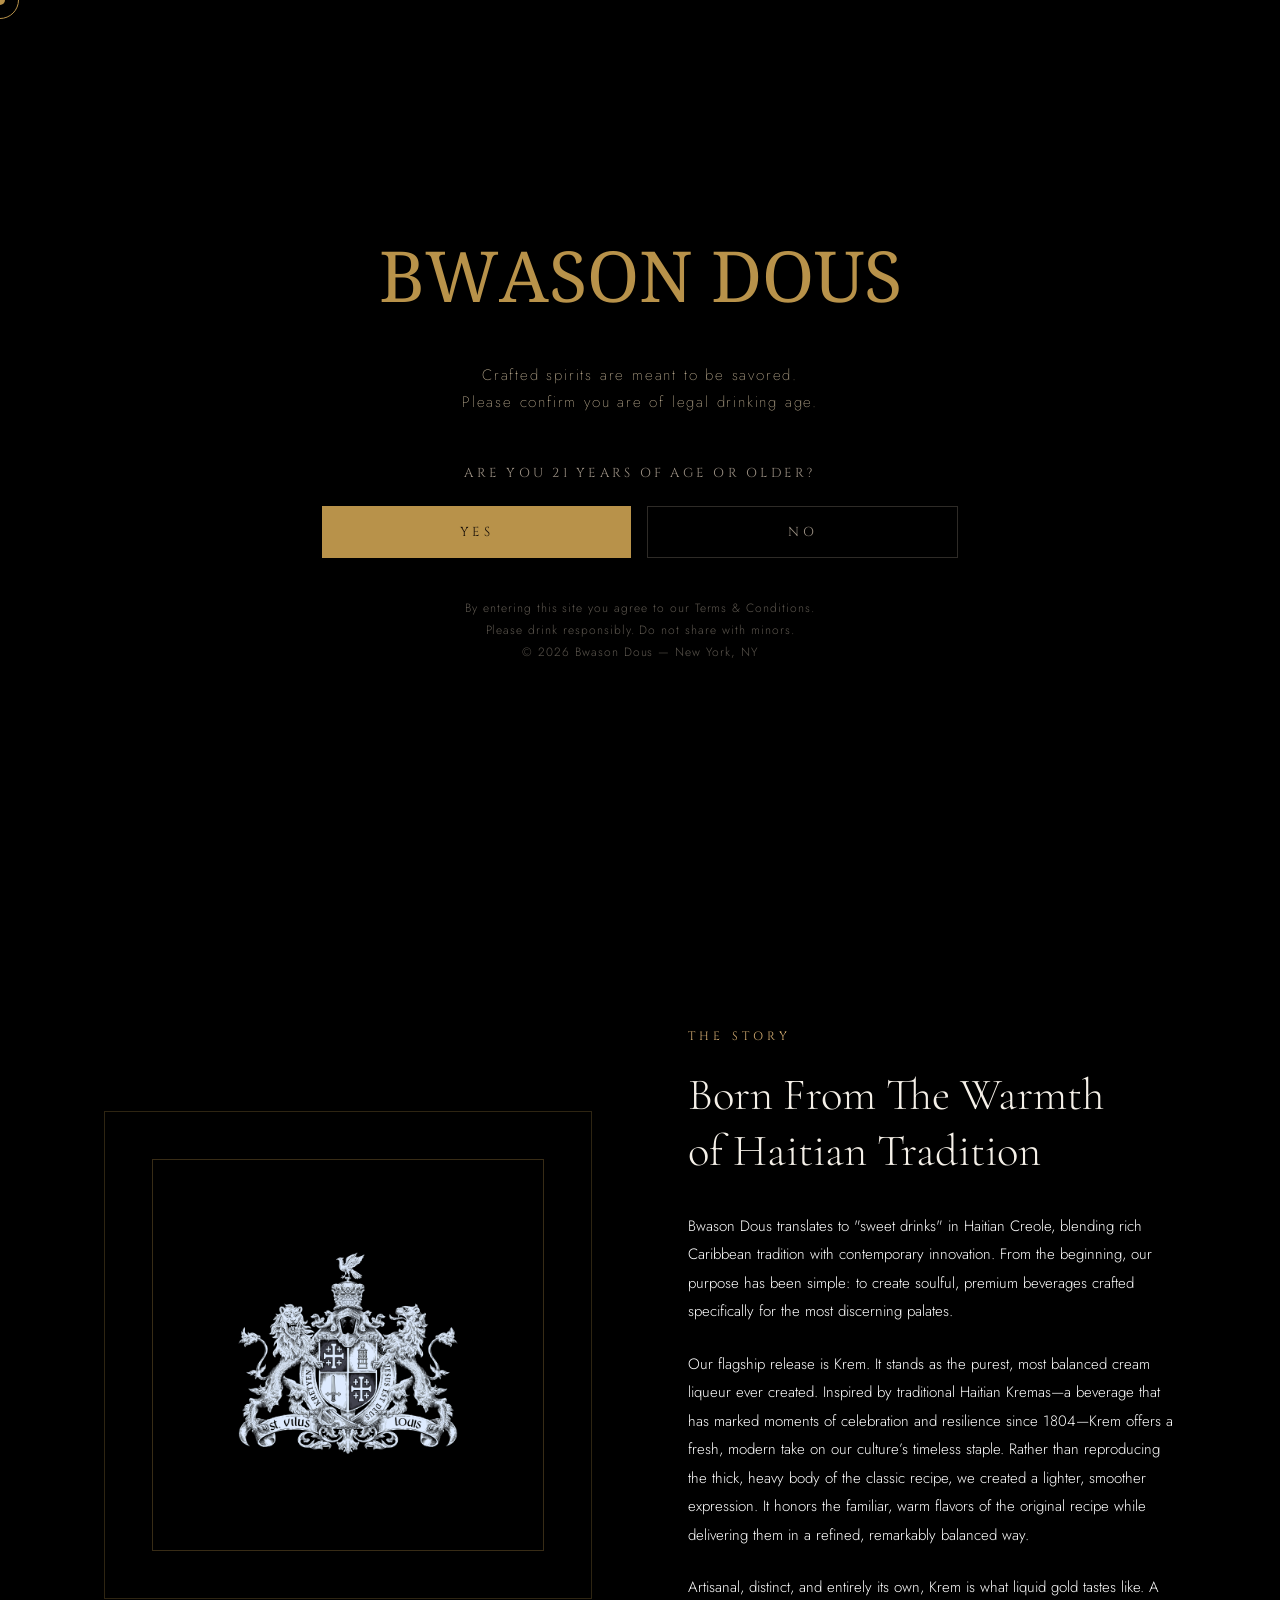
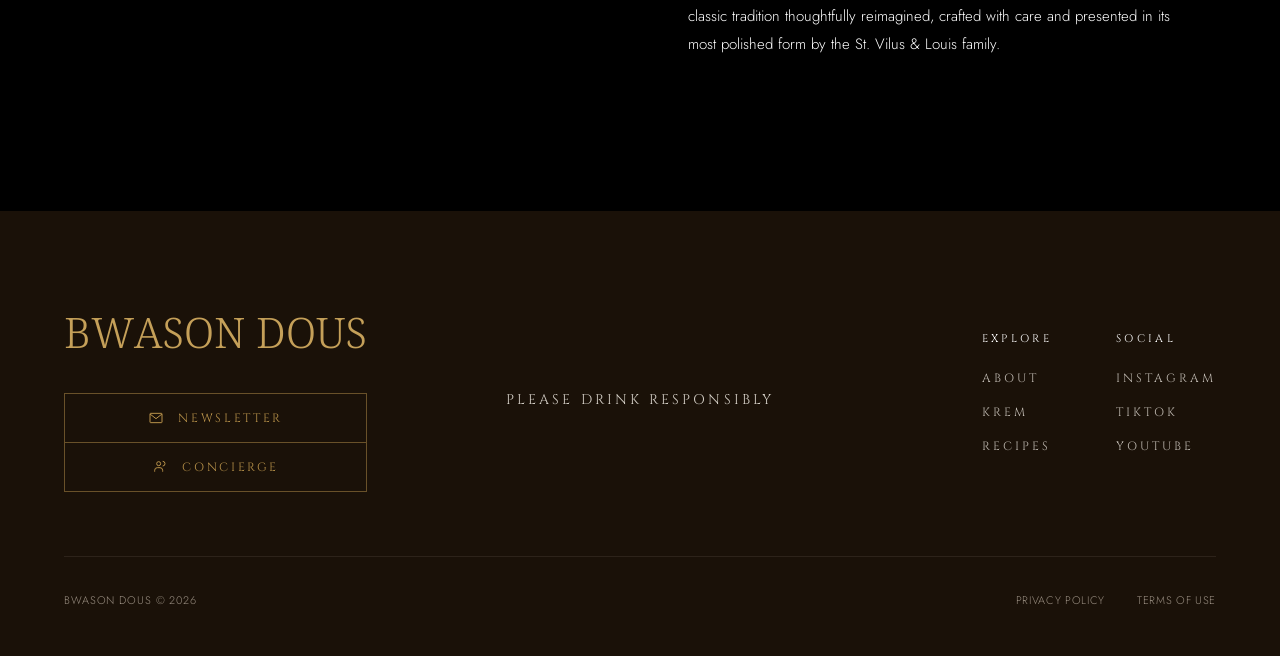
==== commit 2e6d2b94: "Add files via upload" ====
--- a/index.html
+++ b/index.html
@@ -174,6 +174,7 @@
           <ul class="footer-links">
             <li><a href="/#intro">About</a></li>
             <li><a href="/krem">Krem</a></li>
+            <li><a href="/recipes">Recipes</a></li>
           </ul>
         </div>
         <div class="footer-nav-col">
@@ -208,4 +209,4 @@
 
 <script src="script.js"></script>
 </body>
-</html>
+</html>
--- a/style.css
+++ b/style.css
@@ -2513,7 +2513,7 @@
    ========================================================================== */
 
 .newsletter-page {
-  background: #000000;
+  background: linear-gradient(#000000, #000000) no-repeat var(--espresso);
   color: #FFFFFF;
   font-family: var(--font-body);
   font-weight: 300;
@@ -2524,6 +2524,23 @@
     rgba(0, 0, 0, 0.98) 0%,
     rgba(0, 0, 0, 0.7) 60%,
     transparent 100%);
+}
+
+@media (max-width: 768px) {
+  body.newsletter-page #main-nav {
+    background: #000000;
+  }
+
+  body.newsletter-page #main-nav::after {
+    content: "";
+    position: absolute;
+    top: 100%;
+    left: 0;
+    right: 0;
+    height: 40px;
+    background: linear-gradient(to bottom, #000000, rgba(0, 0, 0, 0));
+    pointer-events: none;
+  }
 }
 
 .newsletter-main {
@@ -2745,7 +2762,7 @@
 /* ── RESPONSIVE ── */
 @media (max-width: 600px) {
   .newsletter-page-header {
-    padding: 130px 0 2.5rem;
+    padding: 170px 0 2.5rem;
   }
 
   .newsletter-row,
@@ -2758,3 +2775,193 @@
     text-align: left;
   }
 }
+/* ==========================================================================
+   RECIPES PAGE (dark espresso background, matches privacy/terms pattern)
+   ========================================================================== */
+
+.recipes-page {
+  background: var(--espresso);
+}
+
+.recipes-page #main-nav {
+  background: linear-gradient(to bottom,
+    rgba(26, 17, 8, 0.98) 0%,
+    rgba(26, 17, 8, 0.7) 60%,
+    transparent 100%);
+}
+
+.recipes-main {
+  max-width: 1080px;
+  margin: 0 auto;
+  padding: 0 2.5rem 8rem;
+}
+
+/* ── HEADER ── */
+.recipes-header {
+  padding: 170px 0 4rem;
+  text-align: center;
+  max-width: 620px;
+  margin: 0 auto;
+}
+
+.recipes-eyebrow {
+  font-family: var(--font-display);
+  font-size: 11px;
+  letter-spacing: 0.45em;
+  text-transform: uppercase;
+  color: var(--gold);
+  margin-bottom: 1.3rem;
+}
+
+.recipes-title {
+  font-family: var(--font-serif);
+  font-size: clamp(2.8rem, 6vw, 4.5rem);
+  font-weight: 300;
+  font-style: italic;
+  color: var(--cream);
+  line-height: 1.1;
+  letter-spacing: 0.02em;
+  margin-bottom: 1.6rem;
+}
+
+.recipes-intro {
+  font-size: 15px;
+  line-height: 1.9;
+  color: var(--sand);
+}
+
+/* ── GRID ── */
+.recipes-grid {
+  display: grid;
+  grid-template-columns: repeat(auto-fit, minmax(360px, 1fr));
+  gap: 2.5rem;
+}
+
+.recipe-card {
+  border: 1px solid rgba(184, 146, 74, 0.22);
+  background: rgba(245, 240, 232, 0.02);
+  padding: 2.75rem 2.5rem;
+  transition: border-color 0.3s ease, background 0.3s ease;
+}
+
+.recipe-card:hover {
+  border-color: rgba(184, 146, 74, 0.5);
+  background: rgba(245, 240, 232, 0.04);
+}
+
+.recipe-card-top {
+  display: flex;
+  align-items: center;
+  justify-content: space-between;
+  margin-bottom: 1.2rem;
+}
+
+.recipe-tag {
+  font-family: var(--font-display);
+  font-size: 10px;
+  letter-spacing: 0.25em;
+  text-transform: uppercase;
+  color: var(--gold);
+}
+
+.recipe-serves {
+  font-family: var(--font-body);
+  font-size: 11px;
+  letter-spacing: 0.1em;
+  text-transform: uppercase;
+  color: var(--warm-gray);
+}
+
+.recipe-title {
+  font-family: var(--font-serif);
+  font-size: 1.9rem;
+  font-weight: 400;
+  font-style: italic;
+  color: var(--cream);
+  line-height: 1.2;
+  margin-bottom: 0.8rem;
+}
+
+.recipe-desc {
+  font-size: 14px;
+  line-height: 1.8;
+  color: var(--sand);
+  margin-bottom: 1.8rem;
+}
+
+.recipe-section-label {
+  font-family: var(--font-display);
+  font-size: 10px;
+  letter-spacing: 0.25em;
+  text-transform: uppercase;
+  color: var(--gold);
+  border-top: 1px solid rgba(184, 146, 74, 0.2);
+  padding-top: 1.4rem;
+  margin-bottom: 1rem;
+}
+
+.recipe-card-top + .recipe-desc + .recipe-section-label,
+.recipe-title + .recipe-desc + .recipe-section-label {
+  border-top: none;
+  padding-top: 0;
+}
+
+.recipe-list,
+.recipe-steps {
+  font-size: 14px;
+  line-height: 1.9;
+  color: rgba(245, 240, 232, 0.85);
+  padding-left: 1.2rem;
+  margin-bottom: 1.6rem;
+}
+
+.recipe-list:last-child,
+.recipe-steps:last-child {
+  margin-bottom: 0;
+}
+
+.recipe-list li,
+.recipe-steps li {
+  padding-left: 0.3rem;
+  margin-bottom: 0.4rem;
+}
+
+.recipe-list li::marker {
+  color: var(--gold);
+}
+
+.recipe-steps li::marker {
+  color: var(--gold);
+  font-family: var(--font-display);
+}
+
+.recipe-list em {
+  color: var(--warm-gray);
+  font-style: italic;
+}
+
+/* ── FOOTNOTE ── */
+.recipes-footnote {
+  text-align: center;
+  font-size: 12px;
+  letter-spacing: 0.08em;
+  color: rgba(154, 143, 130, 0.7);
+  margin-top: 4rem;
+}
+
+/* ── RESPONSIVE ── */
+@media (max-width: 700px) {
+  .recipes-header {
+    padding: 140px 0 3rem;
+  }
+  .recipes-main {
+    padding: 0 1.5rem 5rem;
+  }
+  .recipes-grid {
+    grid-template-columns: 1fr;
+    gap: 1.75rem;
+  }
+  .recipe-card {
+    padding: 2.25rem 1.75rem;
+  }
+}
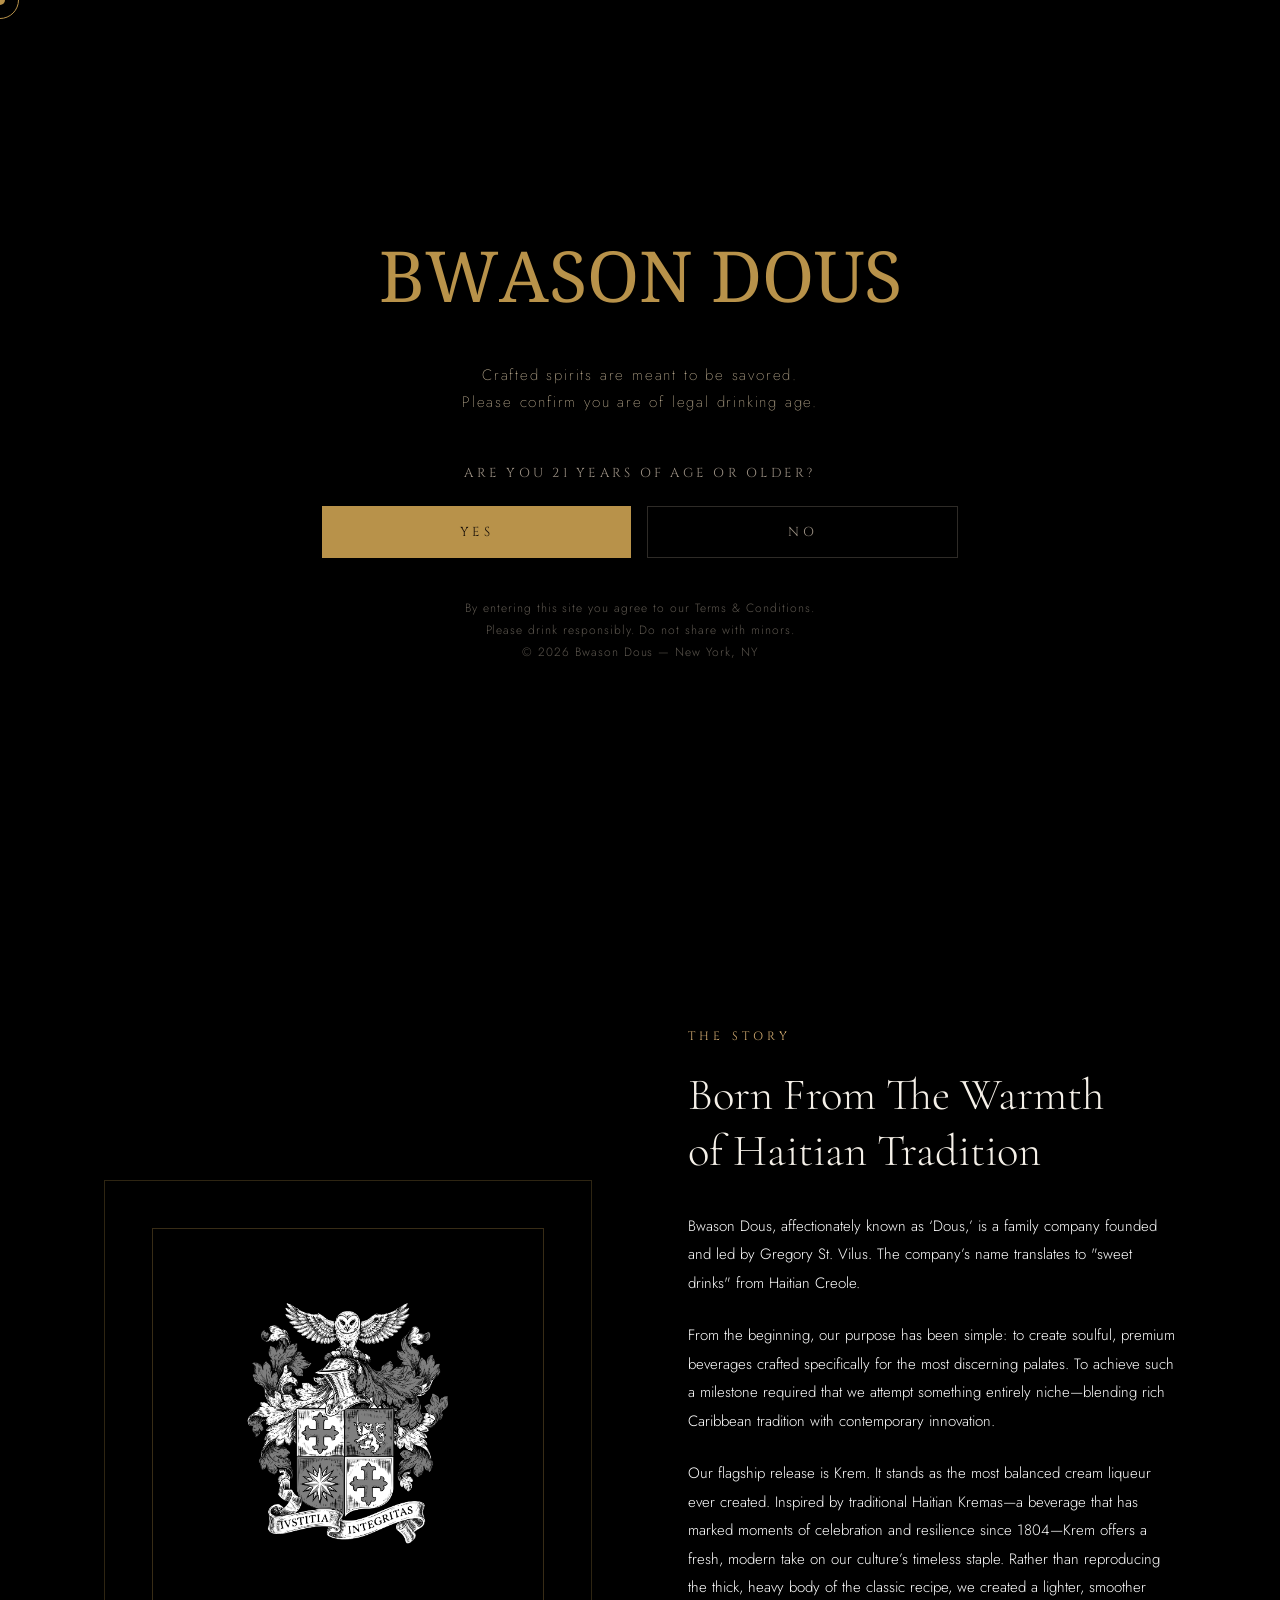
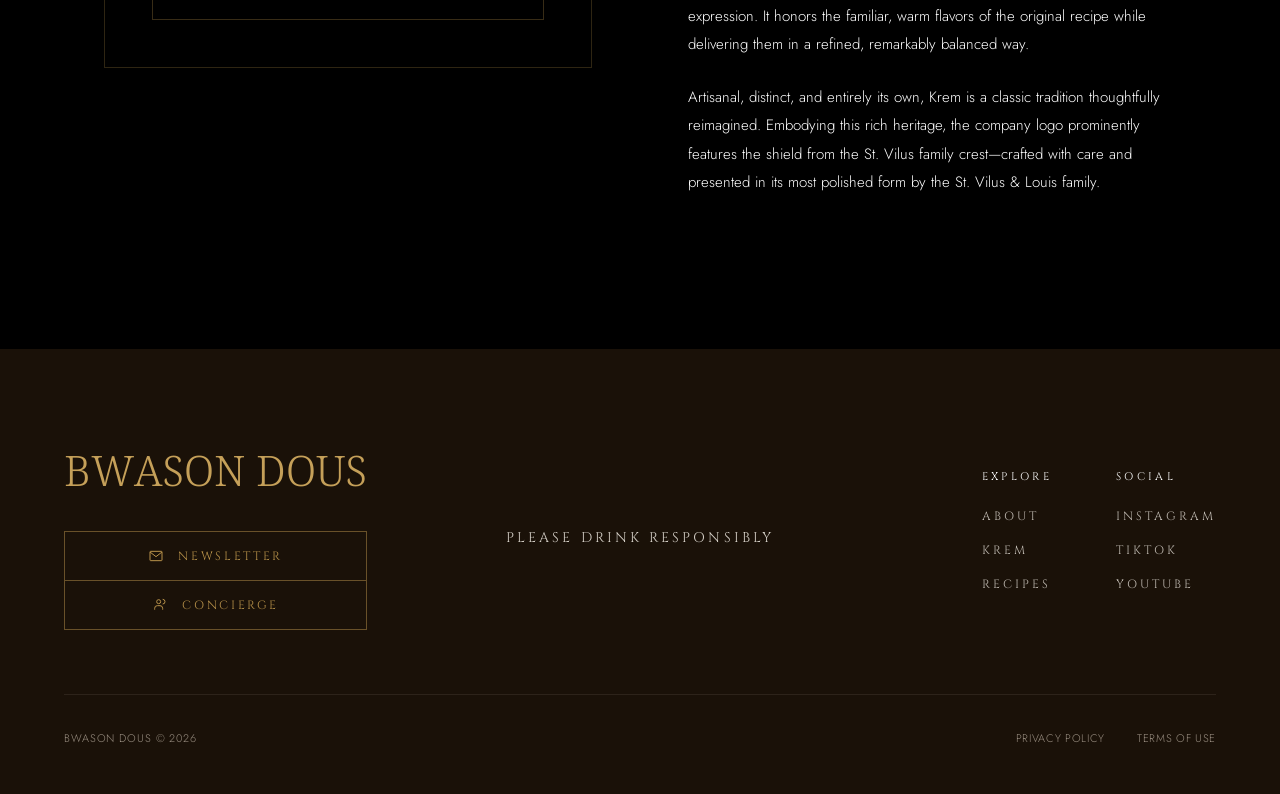
==== commit 18dd48cc: "Revise product description and company background" ====
--- a/index.html
+++ b/index.html
@@ -70,7 +70,12 @@
 
   <ul class="nav-links">
     <li><a href="/#intro">About</a></li>
-    <li><a href="/krem">Krem</a></li>
+    <li class="nav-item-dropdown">
+      <a href="/krem">Krem</a>
+      <ul class="nav-dropdown">
+        <li><a href="/recipes">Recipes</a></li>
+      </ul>
+    </li>
   </ul>
 
   <a href="/" class="nav-logo desktop-logo-only">
@@ -87,6 +92,7 @@
     <ul class="mobile-nav-links">
       <li><a href="/" onclick="toggleMobileMenu()">Home</a></li>
       <li><a href="/krem" onclick="toggleMobileMenu()">Krem</a></li>
+      <li><a href="/recipes" onclick="toggleMobileMenu()">Recipes</a></li>
     </ul>
   </div>
 </nav>
@@ -121,13 +127,16 @@
         of Haitian Tradition
       </h2>
       <p class="intro-body">
-        Bwason Dous translates to "sweet drinks" in Haitian Creole, blending rich Caribbean tradition with contemporary innovation. From the beginning, our purpose has been simple: to create soulful, premium beverages crafted specifically for the most discerning palates.
-      </p>
-      <p class="intro-body">
-        Our flagship release is Krem. It stands as the purest, most balanced cream liqueur ever created. Inspired by traditional Haitian Kremas—a beverage that has marked moments of celebration and resilience since 1804—Krem offers a fresh, modern take on our culture’s timeless staple. Rather than reproducing the thick, heavy body of the classic recipe, we created a lighter, smoother expression. It honors the familiar, warm flavors of the original recipe while delivering them in a refined, remarkably balanced way.
-      </p>
-        <p class="intro-body">
-        Artisanal, distinct, and entirely its own, Krem is what liquid gold tastes like. A classic tradition thoughtfully reimagined, crafted with care and presented in its most polished form by the St. Vilus & Louis family.
+        Bwason Dous, affectionately known as ‘Dous,’ is a family company founded and led by Gregory St. Vilus. The company’s name translates to "sweet drinks" from Haitian Creole.
+      </p>
+      <p class="intro-body">
+        From the beginning, our purpose has been simple: to create soulful, premium beverages crafted specifically for the most discerning palates. To achieve such a milestone required that we attempt something entirely niche—blending rich Caribbean tradition with contemporary innovation.
+      </p>
+      <p class="intro-body">
+        Our flagship release is Krem. It stands as the most balanced cream liqueur ever created. Inspired by traditional Haitian Kremas—a beverage that has marked moments of celebration and resilience since 1804—Krem offers a fresh, modern take on our culture’s timeless staple. Rather than reproducing the thick, heavy body of the classic recipe, we created a lighter, smoother expression. It honors the familiar, warm flavors of the original recipe while delivering them in a refined, remarkably balanced way.
+      </p>
+      <p class="intro-body">
+        Artisanal, distinct, and entirely its own, Krem is a classic tradition thoughtfully reimagined. Embodying this rich heritage, the company logo prominently features the shield from the St. Vilus family crest—crafted with care and presented in its most polished form by the St. Vilus & Louis family.
       </p>
     </div>
   </div>
@@ -209,4 +218,4 @@
 
 <script src="script.js"></script>
 </body>
-</html>+</html>
--- a/style.css
+++ b/style.css
@@ -200,7 +200,7 @@
 }
 
 .nav-logo img {
-  filter: brightness(0) invert(1) contrast(1.4);
+  filter: none;
 }
 
 /* Forces the right-side store-locator button to stick to the far right of its grid track */
@@ -995,11 +995,11 @@
 
 /* --- LOGO FIX --- */
 .nav-logo img {
-  height: 115px; /* Reduced 15% from 150px */
+  height: 114.55px; /* Reduced 15% from 134.76px */
   width: auto;
   display: block;
-  /* This filter turns the black logo into a gold/cream color */
-  filter: brightness(0) invert(1) contrast(1.4);
+  /* No filter: show the crest in its true colors */
+  filter: none;
 }
 
 /* ── INTRO IMAGE STYLING ── */
@@ -1507,7 +1507,8 @@
   }
   
   .nav-logo img {
-    height: 85px; /* Reduced 15% from 100px */
+    height: 84.67px; /* Reduced 15% from 99.61px */
+    transform: translateY(2px); /* Nudged down to line up with the About/Krem links */
   }
 
   .nav-reserve {
@@ -1578,7 +1579,7 @@
   }
 
   .nav-logo img {
-    height: 72px; /* Reduced 15% from 85px */
+    height: 71.72px; /* Reduced 15% from 84.38px */
   }
 
 .concierge-main {
@@ -1827,7 +1828,8 @@
   }
 
   .mobile-logo-only img {
-    height: 105px !important; /* Reduced 15% from 125px */
+    height: 104.59px !important; /* Reduced 15% from 123.05px */
+    transform: translateY(6px); /* Nudged down to line up with the hamburger icon */
     width: auto;
     display: block;
   }
@@ -1911,199 +1913,256 @@
 }
 
 /* ── WELCOME PAGE HERO ── */
+
+/* ── Hero container ── */
 .welcome-hero {
-  min-height: 100vh;
   position: relative;
-  overflow: hidden;
   display: flex;
   align-items: center;
   justify-content: center;
-}
- 
-.welcome-hero-image {
+  min-height: 100vh;   /* fallback */
+  min-height: 100svh;  /* iOS Safari: don't hide buttons under the toolbar */
+  overflow: hidden;
+  background: #000;
+}
+
+/* ── Background image ── */
+.welcome-hero .welcome-hero-image {
   position: absolute;
   inset: 0;
   width: 100%;
   height: 100%;
 }
- 
-.welcome-hero-image img {
+
+.welcome-hero .welcome-hero-image img {
+  display: block;
   width: 100%;
   height: 100%;
   object-fit: cover;
   object-position: center middle;
 }
- 
-.welcome-hero-overlay {
+
+/* ── Dark gradient over the image ── */
+.welcome-hero .welcome-hero-overlay {
   position: absolute;
   inset: 0;
+  z-index: 2;
   background: linear-gradient(
     to top,
-    rgba(0,0,0,0.88) 0%,
-    rgba(0,0,0,0.5) 50%,
-    rgba(0,0,0,0.25) 100%
+    rgba(0, 0, 0, 0.9) 0%,
+    rgba(0, 0, 0, 0.6) 24%,
+    rgba(0, 0, 0, 0.12) 50%,
+    rgba(0, 0, 0, 0.12) 100%
   );
-  z-index: 2;
-}
- 
-.welcome-hero-content {
-  position: relative;
+}
+
+/* ── Text block, pinned to the bottom ── */
+.welcome-hero .welcome-hero-content {
+  position: absolute;
+  inset: 0;
   z-index: 3;
+  box-sizing: border-box;
+  width: 100%;
+  display: flex;
+  flex-direction: column;
+  align-items: center;
+  justify-content: flex-end;
   text-align: center;
-  padding: 160px 3rem 8rem;
-  max-width: 780px;
-  width: 100%;
-  margin: 0 auto;
-  box-sizing: border-box;
-}
- 
-.welcome-eyebrow {
-  font-family: var(--font-display);
+  padding: 0 3rem 2.5rem;
+}
+
+/* ── Eyebrow ── */
+.welcome-hero .welcome-eyebrow {
+  position: absolute;
+  top: 150px;
+  left: 0;
+  right: 0;
+  margin: 0;
+  font-family: var(--font-display, 'Cinzel', serif);
   font-size: 13px;
   letter-spacing: 0.45em;
-  color: var(--gold);
-  text-transform: uppercase;
-  margin-bottom: 1.5rem;
+  text-transform: uppercase;
+  color: var(--gold, #B8924A);
   opacity: 0;
   transform: translateY(16px);
-  animation: fadeUp 0.9s ease forwards 0.3s;
-}
- 
-.welcome-headline {
-  font-family: var(--font-serif);
-  font-size: clamp(1.5rem, 4vw, 3.5rem);
+  animation: welcomeFadeUp 0.9s ease forwards 0.3s;
+}
+
+/* ── Headline ── */
+.welcome-hero .welcome-headline {
+  max-width: 900px;
+  margin: 0 0 1.1rem;
+  font-family: var(--font-serif, 'Cormorant Garamond', serif);
+  font-size: clamp(1.5rem, 3vw, 2.6rem);
   font-weight: 300;
   font-style: italic;
-  text-align: center;
-  color: var(--cream);
   line-height: 1.2;
   letter-spacing: 0.02em;
-  margin-bottom: 1.8rem;
+  text-align: center;
+  color: var(--cream, #F5EFE6);
   white-space: normal;
   word-break: break-word;
   opacity: 0;
   transform: translateY(20px);
-  animation: fadeUp 1s ease forwards 0.5s;
-}
- 
-.welcome-rule {
+  animation: welcomeFadeUp 1s ease forwards 0.5s;
+}
+
+/* ── Gold rule ── */
+.welcome-hero .welcome-rule {
   width: 48px;
   height: 1px;
-  background: var(--gold);
-  margin: 0 auto 2rem;
+  margin: 0 auto 1.2rem;
+  background: var(--gold, #B8924A);
   opacity: 0;
-  animation: fadeIn 0.8s ease forwards 0.75s;
-}
- 
-.welcome-subtext {
-  font-family: var(--font-body);
+  animation: welcomeFadeIn 0.8s ease forwards 0.75s;
+}
+
+/* ── Subtext ── */
+.welcome-hero .welcome-subtext {
+  max-width: 760px;
+  margin: 0 0 1.8rem;
+  font-family: var(--font-body, 'Jost', sans-serif);
   font-size: 15px;
   font-weight: 300;
+  line-height: 1.9;
   letter-spacing: 0.06em;
   color: rgba(255, 255, 255, 0.81);
-  line-height: 1.9;
-  margin-bottom: 2.8rem;
   opacity: 0;
   transform: translateY(14px);
-  animation: fadeUp 0.9s ease forwards 0.85s;
-}
- 
-.welcome-actions {
+  animation: welcomeFadeUp 0.9s ease forwards 0.85s;
+}
+
+/* ── Buttons ── */
+.welcome-hero .welcome-actions {
   display: flex;
   flex-direction: column;
   align-items: center;
+  justify-content: center;
   gap: 1rem;
-  justify-content: center;
   opacity: 0;
   transform: translateY(14px);
-  animation: fadeUp 0.9s ease forwards 1.05s;
-}
- 
-.welcome-btn-primary {
+  animation: welcomeFadeUp 0.9s ease forwards 1.05s;
+}
+
+.welcome-hero .welcome-btn-primary {
   display: block;
+  box-sizing: border-box;
   width: 100%;
   max-width: 280px;
-  font-family: var(--font-display);
+  padding: 1rem 2.4rem;
+  font-family: var(--font-display, 'Cinzel', serif);
   font-size: 13px;
   letter-spacing: 0.3em;
   text-transform: uppercase;
+  text-align: center;
   text-decoration: none;
-  text-align: center;
-  background: var(--gold);
-  color: var(--espresso);
-  padding: 1rem 2.4rem;
+  white-space: nowrap;
+  background: var(--gold, #B8924A);
+  color: var(--espresso, #1A0F0A);
   transition: background 0.3s ease;
-  white-space: nowrap;
-}
-.welcome-btn-primary:hover {
-  background: var(--gold-light);
-}
-
-/* Shows only on mobile — hidden on desktop by default */
-.welcome-btn-mobile-only {
+}
+
+.welcome-hero .welcome-btn-primary:hover {
+  background: var(--gold-light, #D4B06A);
+}
+
+/* "Store Locator" button: mobile only (desktop has it in the nav) */
+.welcome-hero .welcome-btn-mobile-only {
   display: none;
 }
 
+/* ── Animations (uniquely named so old stylesheets can't clash) ── */
+@keyframes welcomeFadeUp {
+  to { opacity: 1; transform: translateY(0); }
+}
+@keyframes welcomeFadeIn {
+  to { opacity: 1; }
+}
+
+/* ── Desktop: headline on one line ── */
+@media (min-width: 769px) {
+  .welcome-hero .welcome-headline br {
+    display: none;
+  }
+}
+
+/* ── Mobile ── */
 @media (max-width: 768px) {
-  .welcome-btn-mobile-only {
+  .welcome-hero .welcome-btn-mobile-only {
     display: block;
   }
-}
- 
-/* ── ANIMATIONS ── */
-@keyframes fadeUp {
-  to {
+
+  /* Image fills the top 78% and fades into black */
+  .welcome-hero .welcome-hero-image {
+    height: 78%;
+    -webkit-mask-image: linear-gradient(to bottom, #000 72%, transparent 100%);
+            mask-image: linear-gradient(to bottom, #000 72%, transparent 100%);
+  }
+
+  .welcome-hero .welcome-hero-image img {
+    object-position: 62% center;
+  }
+
+  .welcome-hero .welcome-hero-content {
+    padding: 0 2rem 1.75rem;
+  }
+
+  .welcome-hero .welcome-eyebrow {
+    top: 140px;
+  }
+
+  .welcome-hero .welcome-headline {
+    font-size: clamp(1.4rem, 5.8vw, 2.2rem);
+    margin-bottom: 0.9rem;
+  }
+
+  .welcome-hero .welcome-rule {
+    margin-bottom: 1rem;
+  }
+
+  .welcome-hero .welcome-subtext {
+    font-size: 14px;
+    font-weight: 300;
+    line-height: 1.7;
+    letter-spacing: 0.04em;
+    margin-bottom: 1.4rem;
+  }
+
+  .welcome-hero .welcome-actions {
+    gap: 0.75rem;
+  }
+
+  .welcome-hero .welcome-btn-primary {
+    max-width: 280px;
+    margin: 0 auto;
+    padding: 0.85rem 2rem;
+  }
+}
+
+/* ── Small phones ── */
+@media (max-width: 480px) {
+  .welcome-hero .welcome-hero-content {
+    padding: 0 1.5rem 1.5rem;
+  }
+
+  .welcome-hero .welcome-headline {
+    font-size: clamp(1.4rem, 5.8vw, 1.8rem);
+  }
+}
+
+/* ── Respect reduced-motion settings ── */
+@media (prefers-reduced-motion: reduce) {
+  .welcome-hero .welcome-eyebrow,
+  .welcome-hero .welcome-headline,
+  .welcome-hero .welcome-rule,
+  .welcome-hero .welcome-subtext,
+  .welcome-hero .welcome-actions {
+    animation: none;
     opacity: 1;
-    transform: translateY(0);
-  }
-}
-@keyframes fadeIn {
-  to { opacity: 1; }
-}
- 
-/* ── MOBILE ── */
-@media (max-width: 768px) {
-  .welcome-hero-content {
-    padding: 120px 2rem 6rem;
-  }
- 
-  .welcome-headline {
-    font-size: clamp(1.6rem, 6vw, 2.8rem);
-  }
- 
-  .welcome-subtext {
-    font-size: 16px;
-    letter-spacing: 0.04em;
-    font-weight: 300;
-
-  }
- 
-  .welcome-actions {
-    flex-direction: column;
-    align-items: center;
-  }
- 
-  .welcome-btn-primary {
-    width: 100%;
-    max-width: 280px;
-    text-align: center;
-    display: block;
-    margin: 0 auto;
-  }
-}
- 
-@media (max-width: 480px) {
-  .welcome-hero-content {
-    padding: 110px 1.5rem 5rem;
-  }
- 
-  .welcome-headline {
-    font-size: clamp(1.9rem, 5.5vw, 2.5rem);  }
- 
-  .welcome-subtext {
-    font-size: 15px;
-  }
-}
+    transform: none;
+  }
+}
+
 /* ==========================================================================
    TERMS OF USE PAGE
    ========================================================================== */
@@ -2964,4 +3023,61 @@
   .recipe-card {
     padding: 2.25rem 1.75rem;
   }
-}+}
+/* ── NAV: KREM DROPDOWN (desktop hover reveals Recipes — text only) ── */
+.nav-item-dropdown {
+  position: relative;
+}
+
+/* Invisible hover bridge: keeps .nav-item-dropdown "hovered" while the
+   pointer travels from the Krem link down to the Recipes text below it,
+   so the dropdown never disappears before the mouse arrives. */
+.nav-item-dropdown::after {
+  content: "";
+  position: absolute;
+  top: 100%;
+  left: -1rem;
+  right: -1rem;
+  height: 18px;
+}
+
+.nav-dropdown {
+  position: absolute;
+  top: calc(100% + 18px);
+  left: 50%;
+  transform: translateX(-50%);
+  list-style: none;
+  opacity: 0;
+  visibility: hidden;
+  pointer-events: none;
+  transition: opacity 0.25s ease, visibility 0.25s ease;
+  z-index: 1001;
+}
+
+.nav-item-dropdown:hover .nav-dropdown,
+.nav-item-dropdown:focus-within .nav-dropdown {
+  opacity: 1;
+  visibility: visible;
+  pointer-events: auto;
+}
+
+.nav-dropdown li {
+  margin: 0;
+}
+
+.nav-dropdown a {
+  display: block;
+  padding: 0.4rem 0;
+  font-family: var(--font-display);
+  font-size: 13px;
+  letter-spacing: 0.3em;
+  text-transform: uppercase;
+  color: rgba(245, 240, 232, 0.8);
+  text-decoration: none;
+  white-space: nowrap;
+  transition: color 0.3s;
+}
+
+.nav-dropdown a:hover {
+  color: var(--gold);
+}
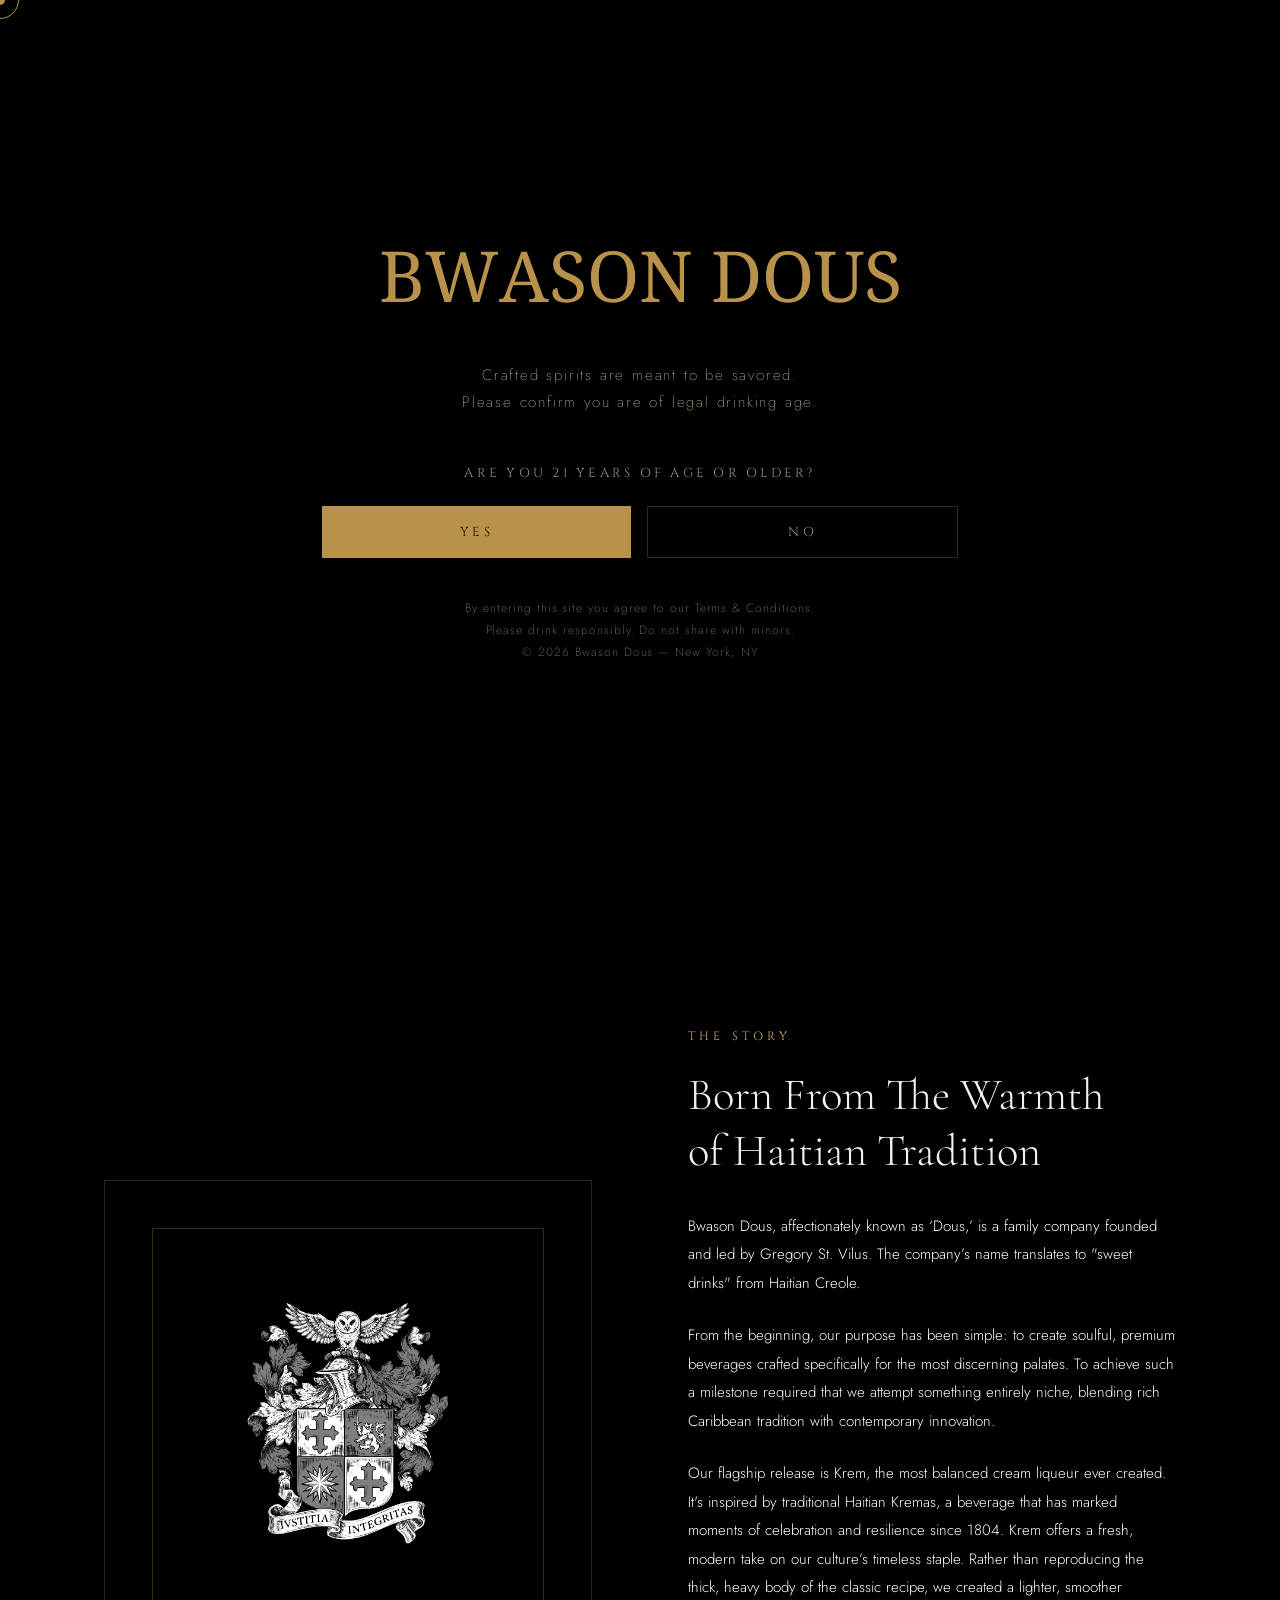
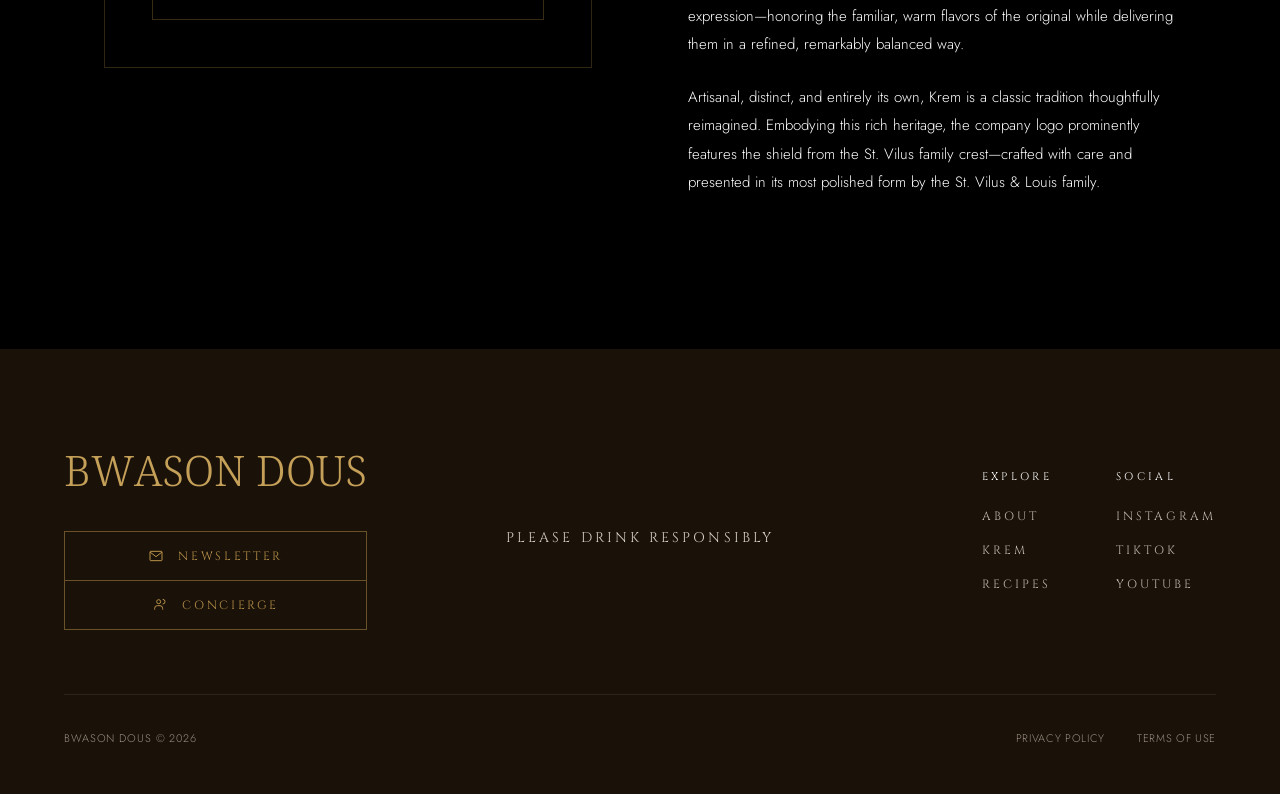
==== commit eb24060c: "Refine product description for clarity and flow" ====
--- a/index.html
+++ b/index.html
@@ -16,7 +16,7 @@
     <!-- Open Graph -->
     <meta property="og:title" content="Bwason Dous">
     <meta property="og:description" content="Premium Haitian Krem crafted for the most discerning palates.">
-    <meta property="og:image" content="https://bwasondous.com/images/crest.png">
+    <meta property="og:image" content="https://bwasondous.com/images/bwasondouslogo.png">
     <meta property="og:url" content="https://bwasondous.com">
     <meta property="og:type" content="website">
 
@@ -24,7 +24,7 @@
     <meta name="twitter:card" content="summary_large_image">
     <meta name="twitter:title" content="Bwason Dous">
     <meta name="twitter:description" content="Premium Haitian Krem crafted for the most discerning palates.">
-    <meta name="twitter:image" content="https://bwasondous.com/images/crest.png">
+    <meta name="twitter:image" content="https://bwasondous.com/images/bwasondouslogo.png">
 
     <link rel="preconnect" href="https://fonts.googleapis.com">
     <link rel="preconnect" href="https://fonts.gstatic.com" crossorigin>
@@ -130,10 +130,10 @@
         Bwason Dous, affectionately known as ‘Dous,’ is a family company founded and led by Gregory St. Vilus. The company’s name translates to "sweet drinks" from Haitian Creole.
       </p>
       <p class="intro-body">
-        From the beginning, our purpose has been simple: to create soulful, premium beverages crafted specifically for the most discerning palates. To achieve such a milestone required that we attempt something entirely niche—blending rich Caribbean tradition with contemporary innovation.
-      </p>
-      <p class="intro-body">
-        Our flagship release is Krem. It stands as the most balanced cream liqueur ever created. Inspired by traditional Haitian Kremas—a beverage that has marked moments of celebration and resilience since 1804—Krem offers a fresh, modern take on our culture’s timeless staple. Rather than reproducing the thick, heavy body of the classic recipe, we created a lighter, smoother expression. It honors the familiar, warm flavors of the original recipe while delivering them in a refined, remarkably balanced way.
+        From the beginning, our purpose has been simple: to create soulful, premium beverages crafted specifically for the most discerning palates. To achieve such a milestone required that we attempt something entirely niche, blending rich Caribbean tradition with contemporary innovation.
+      </p>
+      <p class="intro-body">
+        Our flagship release is Krem, the most balanced cream liqueur ever created. It's inspired by traditional Haitian Kremas, a beverage that has marked moments of celebration and resilience since 1804. Krem offers a fresh, modern take on our culture’s timeless staple. Rather than reproducing the thick, heavy body of the classic recipe, we created a lighter, smoother expression—honoring the familiar, warm flavors of the original while delivering them in a refined, remarkably balanced way.
       </p>
       <p class="intro-body">
         Artisanal, distinct, and entirely its own, Krem is a classic tradition thoughtfully reimagined. Embodying this rich heritage, the company logo prominently features the shield from the St. Vilus family crest—crafted with care and presented in its most polished form by the St. Vilus & Louis family.
--- a/style.css
+++ b/style.css
@@ -3080,4 +3080,4 @@
 
 .nav-dropdown a:hover {
   color: var(--gold);
-}
+}
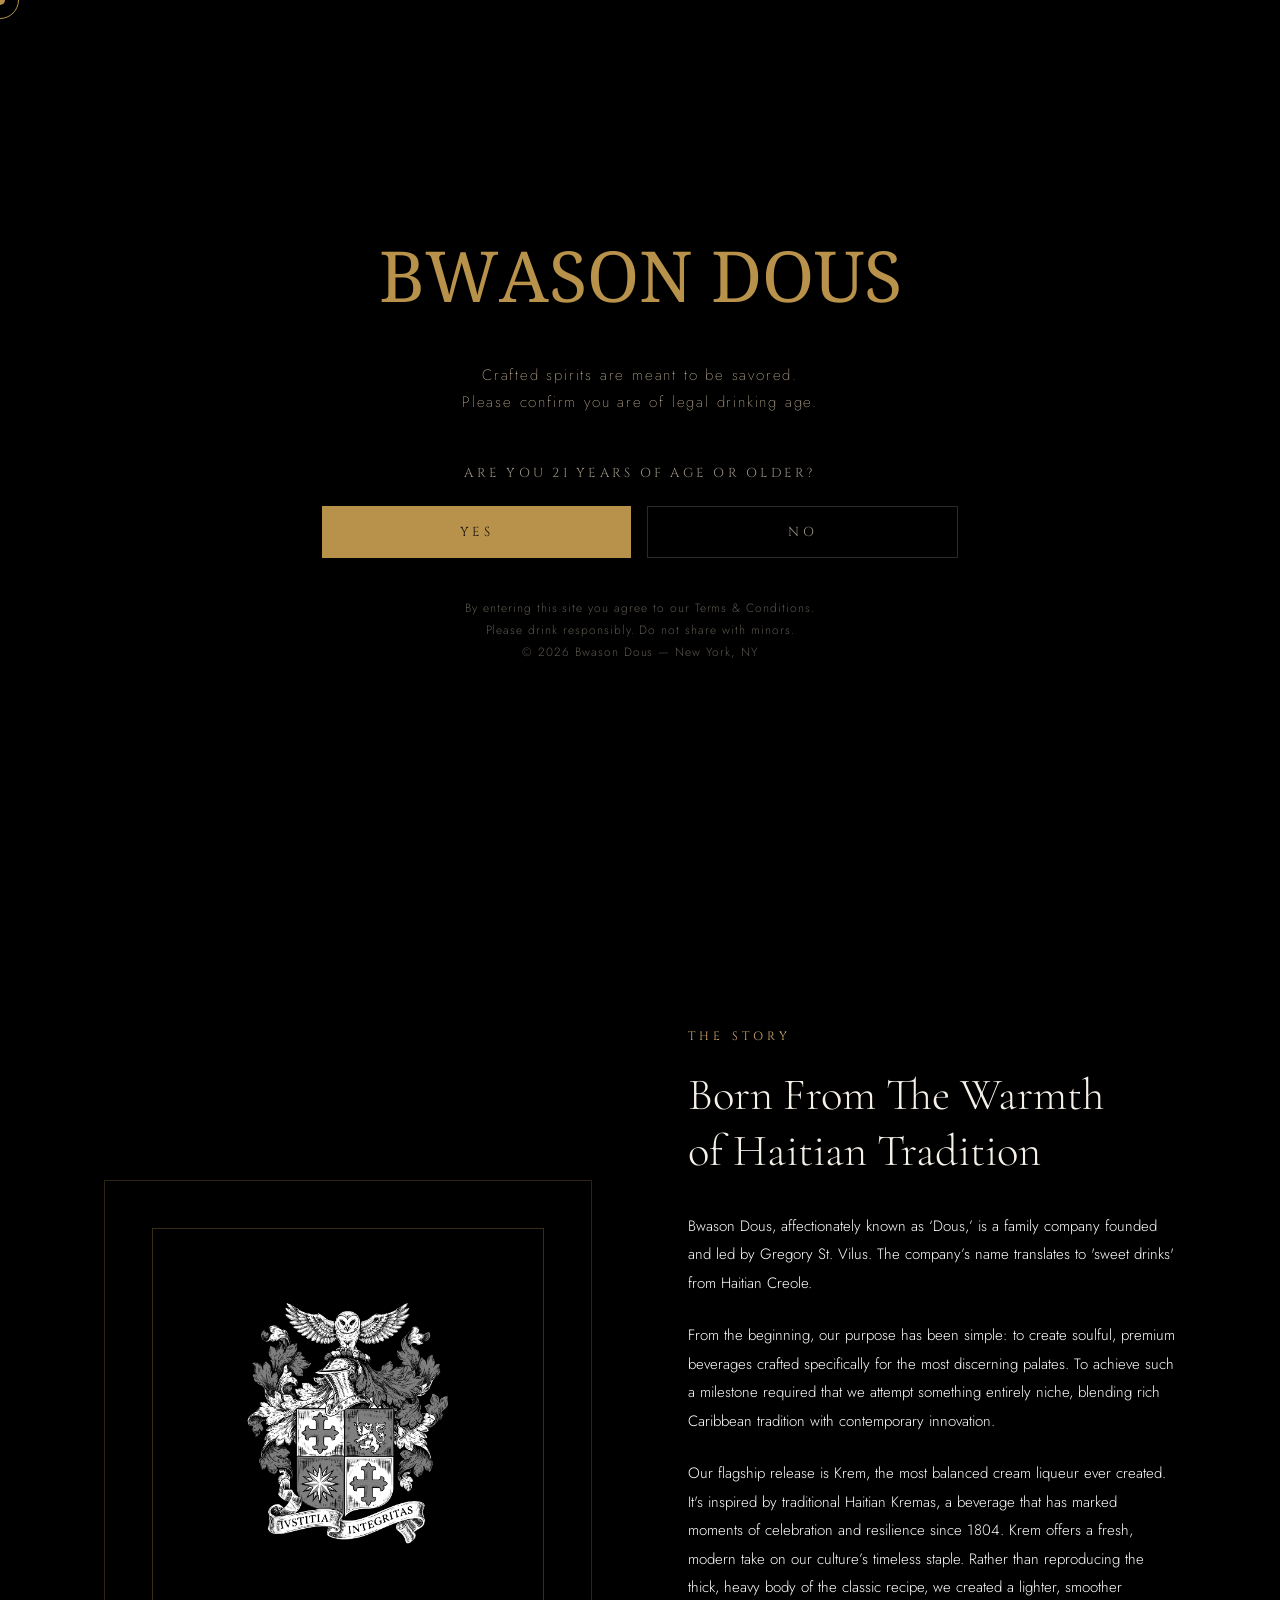
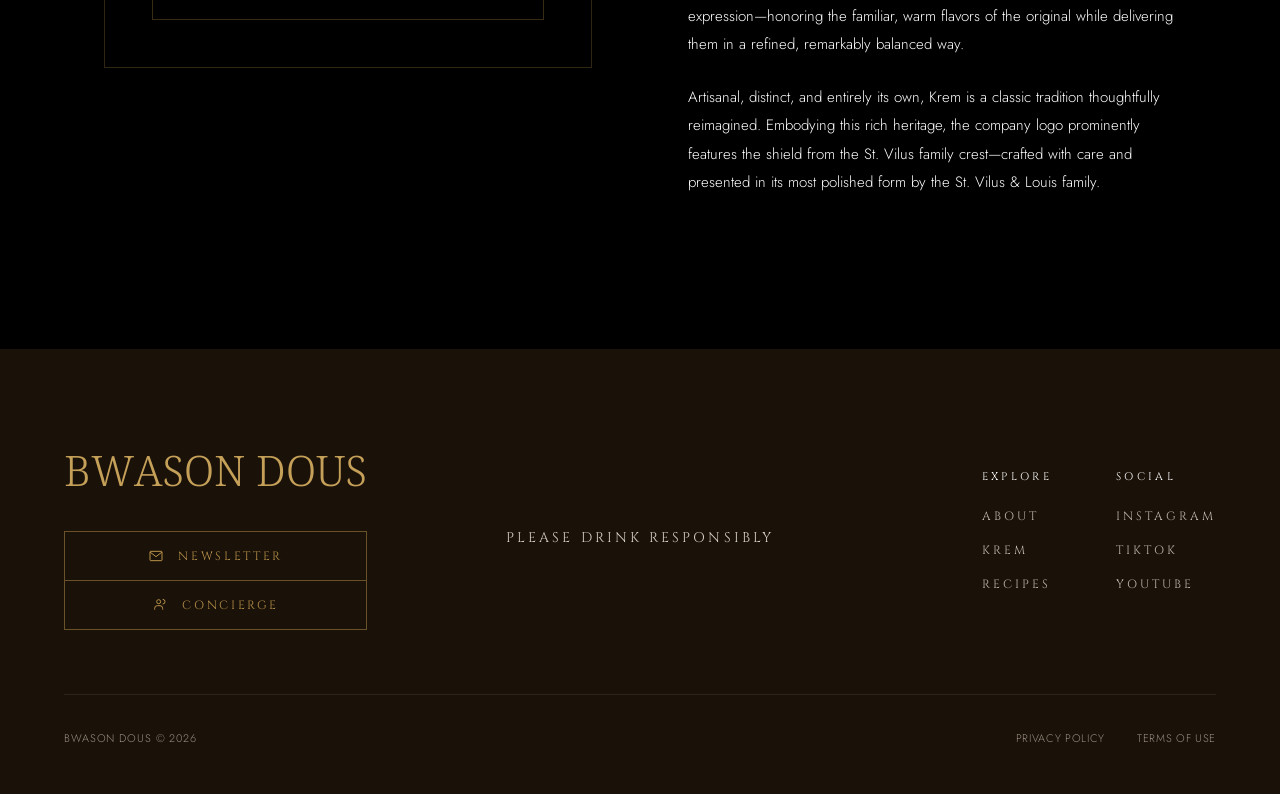
==== commit 16730523: "Fix HTML entity for apostrophe in index.html" ====
--- a/index.html
+++ b/index.html
@@ -127,7 +127,7 @@
         of Haitian Tradition
       </h2>
       <p class="intro-body">
-        Bwason Dous, affectionately known as ‘Dous,’ is a family company founded and led by Gregory St. Vilus. The company’s name translates to "sweet drinks" from Haitian Creole.
+        Bwason Dous, affectionately known as ‘Dous,’ is a family company founded and led by Gregory St. Vilus. The company’s name translates to 'sweet drinks' from Haitian Creole.
       </p>
       <p class="intro-body">
         From the beginning, our purpose has been simple: to create soulful, premium beverages crafted specifically for the most discerning palates. To achieve such a milestone required that we attempt something entirely niche, blending rich Caribbean tradition with contemporary innovation.
